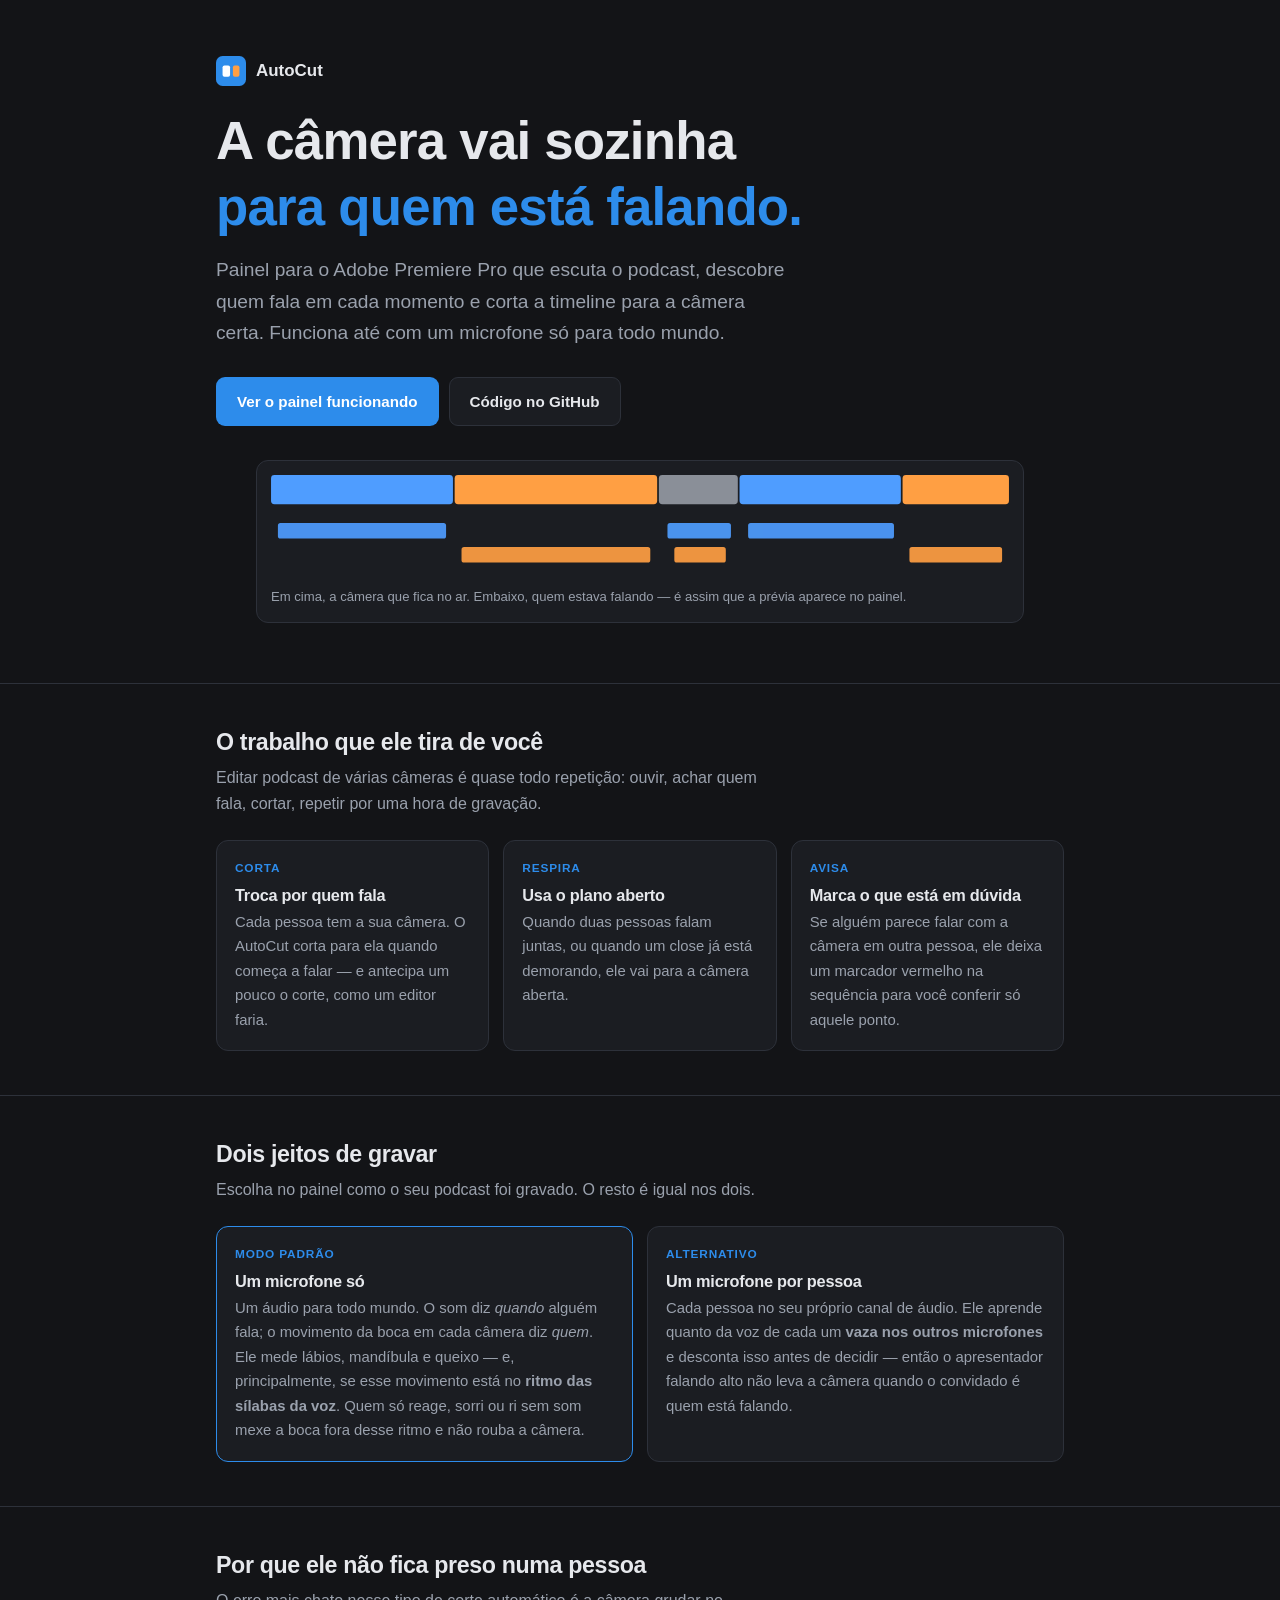
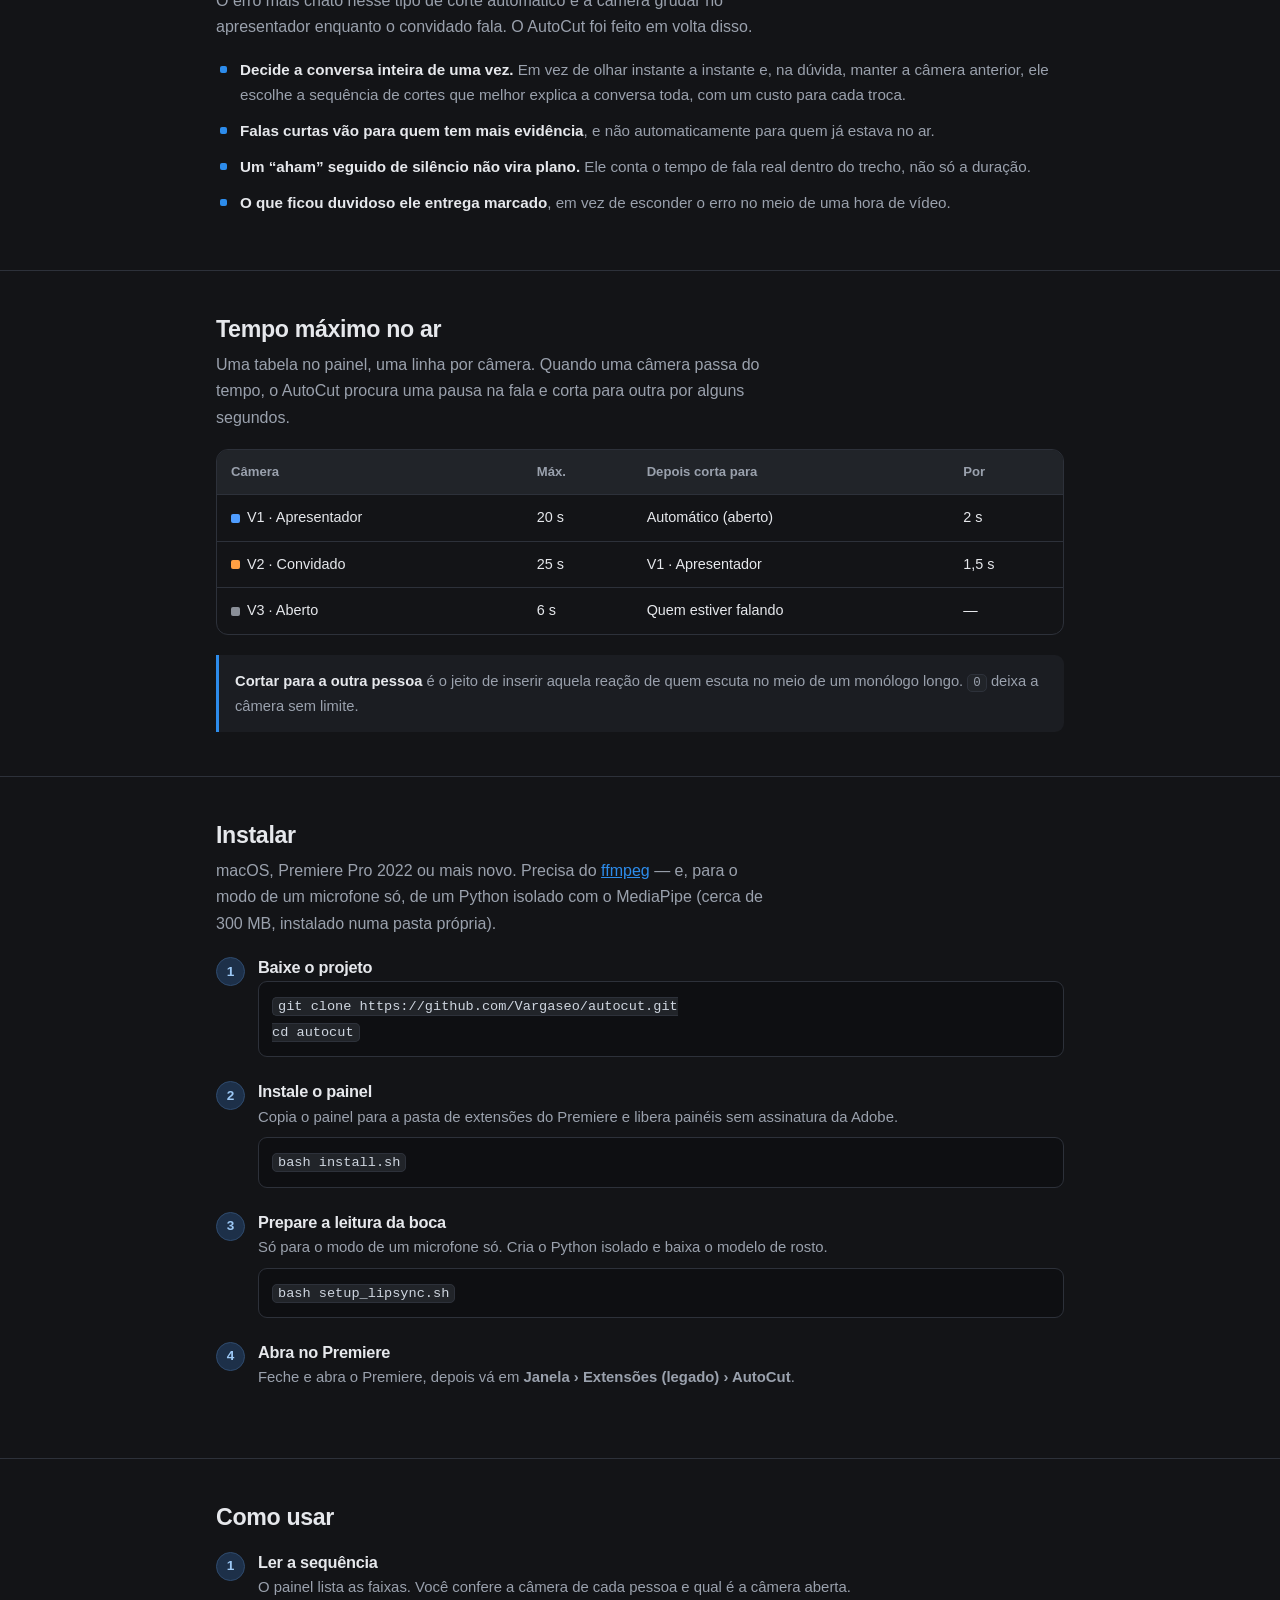
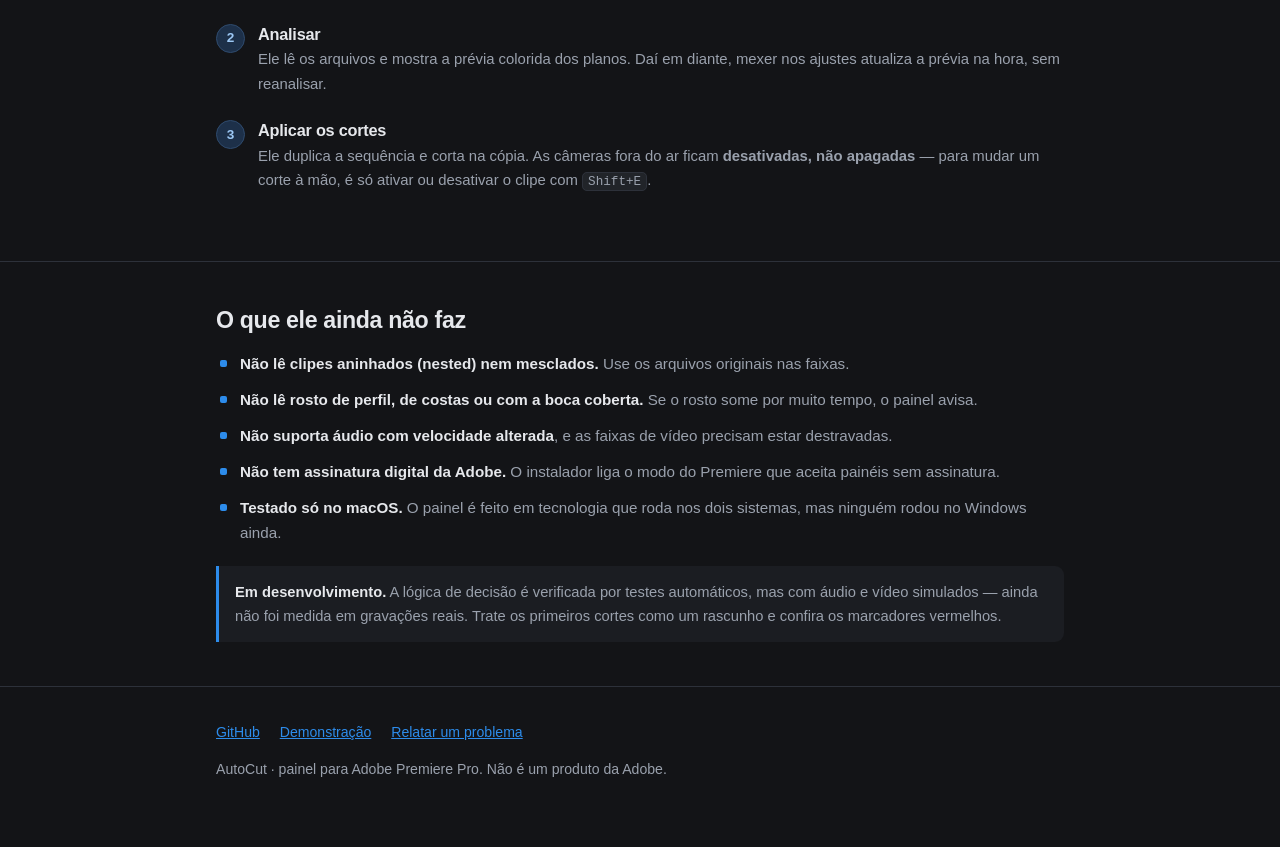
==== docs/index.html @ be8754a6 "AutoCut: troca de câmera automática para podcast no Premiere Pro Painel CEP que descobre quem está f" ====
<!doctype html>
<html lang="pt-BR">
<head>
<meta charset="utf-8">
<meta name="viewport" content="width=device-width, initial-scale=1">
<title>AutoCut</title>
<meta name="description" content="Plugin para Adobe Premiere Pro que troca de câmera automaticamente conforme quem está falando no podcast.">
<meta property="og:title" content="AutoCut">
<meta property="og:description" content="Troca de câmera automática para podcast no Premiere Pro.">
<meta property="og:type" content="website">
<link rel="icon" href="data:image/svg+xml,<svg xmlns='http://www.w3.org/2000/svg' viewBox='0 0 32 32'><rect width='32' height='32' rx='7' fill='%232d8ceb'/><rect x='7' y='10' width='8' height='12' rx='2' fill='%23fff'/><rect x='18' y='10' width='7' height='12' rx='2' fill='%23ff9f43'/></svg>">
<style>
  :root {
    color-scheme: dark;
    --bg: #131417;
    --panel: #1b1d22;
    --panel-2: #212429;
    --line: #2d313a;
    --text: #e6e8ec;
    --muted: #9aa1ad;
    --accent: #2d8ceb;
    --accent-soft: #1d3049;
    --orange: #ff9f43;
    --green: #4ade80;
    --red: #ff6b6b;
    --radius: 12px;
    --gut: 16px;
  }
  * { box-sizing: border-box; }
  html { -webkit-text-size-adjust: 100%; }
  body {
    margin: 0;
    background: var(--bg);
    color: var(--text);
    font: 16px/1.65 -apple-system, BlinkMacSystemFont, "Segoe UI", Roboto, Helvetica, Arial, sans-serif;
    overflow-x: hidden;
  }
  .wrap { max-width: 880px; margin: 0 auto; padding: 0 var(--gut); }
  a { color: var(--accent); }
  h1, h2, h3 { line-height: 1.25; margin: 0; letter-spacing: -0.015em; }
  h2 { font-size: 1.45rem; margin-bottom: 8px; }
  h3 { font-size: 1.02rem; margin-bottom: 4px; }
  p { margin: 0 0 12px; }
  section { padding: 44px 0; border-top: 1px solid var(--line); }
  .lead { color: var(--muted); max-width: 62ch; }

  /* ---------- topo ---------- */
  header { padding: 56px 0 44px; }
  .brand { display: flex; align-items: center; gap: 10px; margin-bottom: 22px; }
  .brand svg { width: 30px; height: 30px; flex: none; }
  .brand span { font-weight: 650; font-size: 1.06rem; }
  h1 { font-size: clamp(2.1rem, 7vw, 3.3rem); font-weight: 680; }
  h1 .hl { color: var(--accent); }
  .tagline { font-size: clamp(1rem, 2.6vw, 1.2rem); color: var(--muted); max-width: 54ch; margin: 14px 0 0; }
  .cta { display: flex; flex-wrap: wrap; gap: 10px; margin-top: 28px; }
  .btn {
    display: inline-block; padding: 11px 20px; border-radius: 9px; font-weight: 600;
    font-size: 0.95rem; text-decoration: none; border: 1px solid transparent;
  }
  .btn-main { background: var(--accent); color: #fff; }
  .btn-ghost { border-color: var(--line); color: var(--text); background: var(--panel); }
  /* ---------- faixa de cortes ---------- */
  .strip { margin-top: 34px; border: 1px solid var(--line); border-radius: var(--radius); padding: 14px; background: var(--panel); }
  .strip svg { display: block; width: 100%; height: auto; }
  .strip figcaption { color: var(--muted); font-size: 0.82rem; margin-top: 10px; }

  /* ---------- grades ---------- */
  .grid { display: grid; gap: 14px; margin-top: 22px; }
  @media (min-width: 680px) { .grid.c2 { grid-template-columns: 1fr 1fr; } .grid.c3 { grid-template-columns: repeat(3, 1fr); } }
  .card { background: var(--panel); border: 1px solid var(--line); border-radius: var(--radius); padding: 18px; }
  .card p { color: var(--muted); font-size: 0.93rem; margin: 0; }
  .card .tag { font-size: 0.74rem; text-transform: uppercase; letter-spacing: .07em; color: var(--accent); font-weight: 650; display: block; margin-bottom: 7px; }
  .card.pick { border-color: var(--accent); }

  ul.clean { list-style: none; padding: 0; margin: 16px 0 0; }
  ul.clean li { position: relative; padding-left: 24px; margin-bottom: 11px; color: var(--muted); font-size: 0.95rem; }
  ul.clean li strong { color: var(--text); font-weight: 600; }
  ul.clean li::before {
    content: ""; position: absolute; left: 4px; top: 9px; width: 7px; height: 7px;
    border-radius: 2px; background: var(--accent);
  }

  /* ---------- passos ---------- */
  ol.steps { counter-reset: s; list-style: none; padding: 0; margin: 20px 0 0; }
  ol.steps > li { counter-increment: s; position: relative; padding-left: 42px; margin-bottom: 24px; }
  ol.steps > li::before {
    content: counter(s); position: absolute; left: 0; top: 0;
    width: 27px; height: 27px; border-radius: 50%; background: var(--accent-soft);
    color: #9cc8f5; border: 1px solid #2f4b6e;
    display: grid; place-items: center; font-size: 0.85rem; font-weight: 650;
  }
  ol.steps h3 { margin-bottom: 3px; }
  ol.steps p { color: var(--muted); font-size: 0.93rem; margin: 0 0 8px; }
  pre {
    background: #0e0f12; border: 1px solid var(--line); border-radius: 9px;
    padding: 11px 13px; overflow-x: auto; margin: 0 0 8px;
  }
  code { font-family: ui-monospace, SFMono-Regular, Menlo, Consolas, monospace; font-size: 0.86rem; }
  pre code { color: #cfd6e0; }
  p code, li code, td code { background: var(--panel-2); border: 1px solid var(--line); border-radius: 5px; padding: 1px 5px; font-size: 0.85em; }

  /* ---------- tabela ---------- */
  .tablewrap { overflow-x: auto; margin-top: 18px; border: 1px solid var(--line); border-radius: var(--radius); }
  table { border-collapse: collapse; width: 100%; min-width: 440px; font-size: 0.9rem; }
  th, td { text-align: left; padding: 11px 14px; border-bottom: 1px solid var(--line); }
  th { background: var(--panel-2); font-weight: 600; font-size: 0.82rem; color: var(--muted); }
  tr:last-child td { border-bottom: 0; }
  td .dot { display: inline-block; width: 9px; height: 9px; border-radius: 2px; margin-right: 7px; vertical-align: middle; }

  .note {
    border-left: 3px solid var(--accent); background: var(--panel);
    border-radius: 0 9px 9px 0; padding: 14px 16px; margin-top: 20px;
  }
  .note p { margin: 0; color: var(--muted); font-size: 0.92rem; }
  .note strong { color: var(--text); }

  footer { border-top: 1px solid var(--line); padding: 34px 0 54px; color: var(--muted); font-size: 0.88rem; }
  footer a { margin-right: 16px; }
</style>
</head>
<body>

<header>
  <div class="wrap">
    <div class="brand">
      <svg viewBox="0 0 32 32" aria-hidden="true"><rect width="32" height="32" rx="7" fill="#2d8ceb"/><rect x="7" y="10" width="8" height="12" rx="2" fill="#fff"/><rect x="18" y="10" width="7" height="12" rx="2" fill="#ff9f43"/></svg>
      <span>AutoCut</span>
    </div>
    <h1>A câmera vai sozinha<br><span class="hl">para quem está falando.</span></h1>
    <p class="tagline">
      Painel para o Adobe Premiere Pro que escuta o podcast, descobre quem fala em cada momento
      e corta a timeline para a câmera certa. Funciona até com um microfone só para todo mundo.
    </p>
    <div class="cta">
      <a class="btn btn-main" href="demo/">Ver o painel funcionando</a>
      <a class="btn btn-ghost" href="https://github.com/Vargaseo/autocut">Código no GitHub</a>
    </div>

    <figure class="strip">
      <svg viewBox="0 0 860 118" role="img" aria-label="Linha do tempo: a câmera alterna entre as duas pessoas e o plano aberto, acompanhando quem fala.">
        <g>
          <rect x="0" y="0" width="212" height="34" rx="4" fill="#4f9dff"/>
          <rect x="214" y="0" width="236" height="34" rx="4" fill="#ff9f43"/>
          <rect x="452" y="0" width="92" height="34" rx="4" fill="#8a8f98"/>
          <rect x="546" y="0" width="188" height="34" rx="4" fill="#4f9dff"/>
          <rect x="736" y="0" width="124" height="34" rx="4" fill="#ff9f43"/>
        </g>
        <g fill="#4f9dff" opacity="0.92">
          <rect x="8" y="56" width="196" height="18" rx="3"/>
          <rect x="462" y="56" width="74" height="18" rx="3"/>
          <rect x="556" y="56" width="170" height="18" rx="3"/>
        </g>
        <g fill="#ff9f43" opacity="0.92">
          <rect x="222" y="84" width="220" height="18" rx="3"/>
          <rect x="470" y="84" width="60" height="18" rx="3"/>
          <rect x="744" y="84" width="108" height="18" rx="3"/>
        </g>
      </svg>
      <figcaption>Em cima, a câmera que fica no ar. Embaixo, quem estava falando — é assim que a prévia aparece no painel.</figcaption>
    </figure>
  </div>
</header>

<section>
  <div class="wrap">
    <h2>O trabalho que ele tira de você</h2>
    <p class="lead">Editar podcast de várias câmeras é quase todo repetição: ouvir, achar quem fala, cortar, repetir por uma hora de gravação.</p>
    <div class="grid c3">
      <div class="card">
        <span class="tag">Corta</span>
        <h3>Troca por quem fala</h3>
        <p>Cada pessoa tem a sua câmera. O AutoCut corta para ela quando começa a falar — e antecipa um pouco o corte, como um editor faria.</p>
      </div>
      <div class="card">
        <span class="tag">Respira</span>
        <h3>Usa o plano aberto</h3>
        <p>Quando duas pessoas falam juntas, ou quando um close já está demorando, ele vai para a câmera aberta.</p>
      </div>
      <div class="card">
        <span class="tag">Avisa</span>
        <h3>Marca o que está em dúvida</h3>
        <p>Se alguém parece falar com a câmera em outra pessoa, ele deixa um marcador vermelho na sequência para você conferir só aquele ponto.</p>
      </div>
    </div>
  </div>
</section>

<section>
  <div class="wrap">
    <h2>Dois jeitos de gravar</h2>
    <p class="lead">Escolha no painel como o seu podcast foi gravado. O resto é igual nos dois.</p>
    <div class="grid c2">
      <div class="card pick">
        <span class="tag">Modo padrão</span>
        <h3>Um microfone só</h3>
        <p>
          Um áudio para todo mundo. O som diz <em>quando</em> alguém fala; o movimento da boca em cada
          câmera diz <em>quem</em>. Ele mede lábios, mandíbula e queixo — e, principalmente, se esse
          movimento está no <strong>ritmo das sílabas da voz</strong>. Quem só reage, sorri ou ri sem som
          mexe a boca fora desse ritmo e não rouba a câmera.
        </p>
      </div>
      <div class="card">
        <span class="tag">Alternativo</span>
        <h3>Um microfone por pessoa</h3>
        <p>
          Cada pessoa no seu próprio canal de áudio. Ele aprende quanto da voz de cada um
          <strong>vaza nos outros microfones</strong> e desconta isso antes de decidir — então o
          apresentador falando alto não leva a câmera quando o convidado é quem está falando.
        </p>
      </div>
    </div>
  </div>
</section>

<section>
  <div class="wrap">
    <h2>Por que ele não fica preso numa pessoa</h2>
    <p class="lead">O erro mais chato nesse tipo de corte automático é a câmera grudar no apresentador enquanto o convidado fala. O AutoCut foi feito em volta disso.</p>
    <ul class="clean">
      <li><strong>Decide a conversa inteira de uma vez.</strong> Em vez de olhar instante a instante e, na dúvida, manter a câmera anterior, ele escolhe a sequência de cortes que melhor explica a conversa toda, com um custo para cada troca.</li>
      <li><strong>Falas curtas vão para quem tem mais evidência</strong>, e não automaticamente para quem já estava no ar.</li>
      <li><strong>Um “aham” seguido de silêncio não vira plano.</strong> Ele conta o tempo de fala real dentro do trecho, não só a duração.</li>
      <li><strong>O que ficou duvidoso ele entrega marcado</strong>, em vez de esconder o erro no meio de uma hora de vídeo.</li>
    </ul>
  </div>
</section>

<section>
  <div class="wrap">
    <h2>Tempo máximo no ar</h2>
    <p class="lead">Uma tabela no painel, uma linha por câmera. Quando uma câmera passa do tempo, o AutoCut procura uma pausa na fala e corta para outra por alguns segundos.</p>
    <div class="tablewrap">
      <table>
        <thead>
          <tr><th>Câmera</th><th>Máx.</th><th>Depois corta para</th><th>Por</th></tr>
        </thead>
        <tbody>
          <tr><td><span class="dot" style="background:#4f9dff"></span>V1 · Apresentador</td><td>20 s</td><td>Automático (aberto)</td><td>2 s</td></tr>
          <tr><td><span class="dot" style="background:#ff9f43"></span>V2 · Convidado</td><td>25 s</td><td>V1 · Apresentador</td><td>1,5 s</td></tr>
          <tr><td><span class="dot" style="background:#8a8f98"></span>V3 · Aberto</td><td>6 s</td><td>Quem estiver falando</td><td>—</td></tr>
        </tbody>
      </table>
    </div>
    <div class="note">
      <p><strong>Cortar para a outra pessoa</strong> é o jeito de inserir aquela reação de quem escuta no meio de um monólogo longo. <code>0</code> deixa a câmera sem limite.</p>
    </div>
  </div>
</section>

<section>
  <div class="wrap">
    <h2>Instalar</h2>
    <p class="lead">macOS, Premiere Pro 2022 ou mais novo. Precisa do <a href="https://ffmpeg.org/">ffmpeg</a> — e, para o modo de um microfone só, de um Python isolado com o MediaPipe (cerca de 300 MB, instalado numa pasta própria).</p>
    <ol class="steps">
      <li>
        <h3>Baixe o projeto</h3>
        <pre><code>git clone https://github.com/Vargaseo/autocut.git
cd autocut</code></pre>
      </li>
      <li>
        <h3>Instale o painel</h3>
        <p>Copia o painel para a pasta de extensões do Premiere e libera painéis sem assinatura da Adobe.</p>
        <pre><code>bash install.sh</code></pre>
      </li>
      <li>
        <h3>Prepare a leitura da boca</h3>
        <p>Só para o modo de um microfone só. Cria o Python isolado e baixa o modelo de rosto.</p>
        <pre><code>bash setup_lipsync.sh</code></pre>
      </li>
      <li>
        <h3>Abra no Premiere</h3>
        <p>Feche e abra o Premiere, depois vá em <strong>Janela › Extensões (legado) › AutoCut</strong>.</p>
      </li>
    </ol>
  </div>
</section>

<section>
  <div class="wrap">
    <h2>Como usar</h2>
    <ol class="steps">
      <li>
        <h3>Ler a sequência</h3>
        <p>O painel lista as faixas. Você confere a câmera de cada pessoa e qual é a câmera aberta.</p>
      </li>
      <li>
        <h3>Analisar</h3>
        <p>Ele lê os arquivos e mostra a prévia colorida dos planos. Daí em diante, mexer nos ajustes atualiza a prévia na hora, sem reanalisar.</p>
      </li>
      <li>
        <h3>Aplicar os cortes</h3>
        <p>Ele duplica a sequência e corta na cópia. As câmeras fora do ar ficam <strong>desativadas, não apagadas</strong> — para mudar um corte à mão, é só ativar ou desativar o clipe com <code>Shift+E</code>.</p>
      </li>
    </ol>
  </div>
</section>

<section>
  <div class="wrap">
    <h2>O que ele ainda não faz</h2>
    <ul class="clean">
      <li><strong>Não lê clipes aninhados (nested) nem mesclados.</strong> Use os arquivos originais nas faixas.</li>
      <li><strong>Não lê rosto de perfil, de costas ou com a boca coberta.</strong> Se o rosto some por muito tempo, o painel avisa.</li>
      <li><strong>Não suporta áudio com velocidade alterada</strong>, e as faixas de vídeo precisam estar destravadas.</li>
      <li><strong>Não tem assinatura digital da Adobe.</strong> O instalador liga o modo do Premiere que aceita painéis sem assinatura.</li>
      <li><strong>Testado só no macOS.</strong> O painel é feito em tecnologia que roda nos dois sistemas, mas ninguém rodou no Windows ainda.</li>
    </ul>
    <div class="note">
      <p><strong>Em desenvolvimento.</strong> A lógica de decisão é verificada por testes automáticos, mas com áudio e vídeo simulados — ainda não foi medida em gravações reais. Trate os primeiros cortes como um rascunho e confira os marcadores vermelhos.</p>
    </div>
  </div>
</section>

<footer>
  <div class="wrap">
    <a href="https://github.com/Vargaseo/autocut">GitHub</a>
    <a href="demo/">Demonstração</a>
    <a href="https://github.com/Vargaseo/autocut/issues">Relatar um problema</a>
    <p style="margin-top:14px">AutoCut · painel para Adobe Premiere Pro. Não é um produto da Adobe.</p>
  </div>
</footer>

</body>
</html>
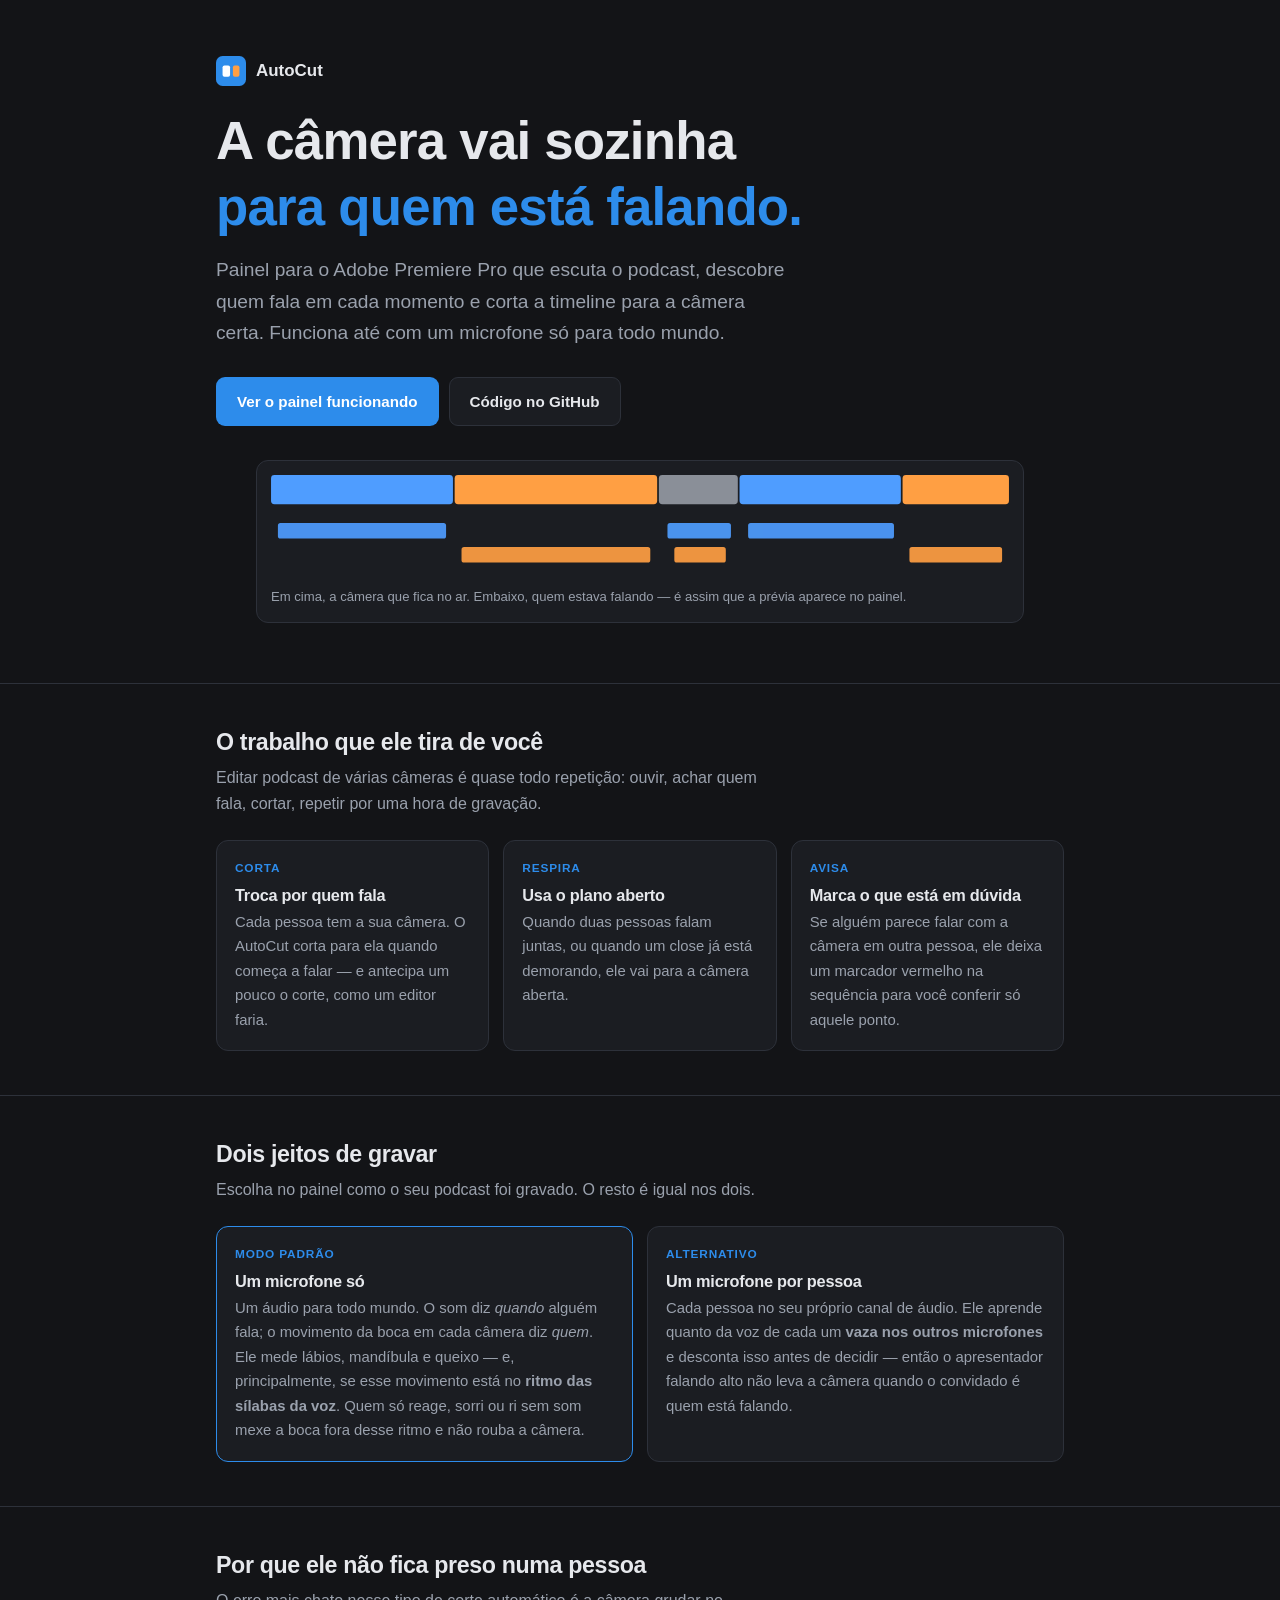
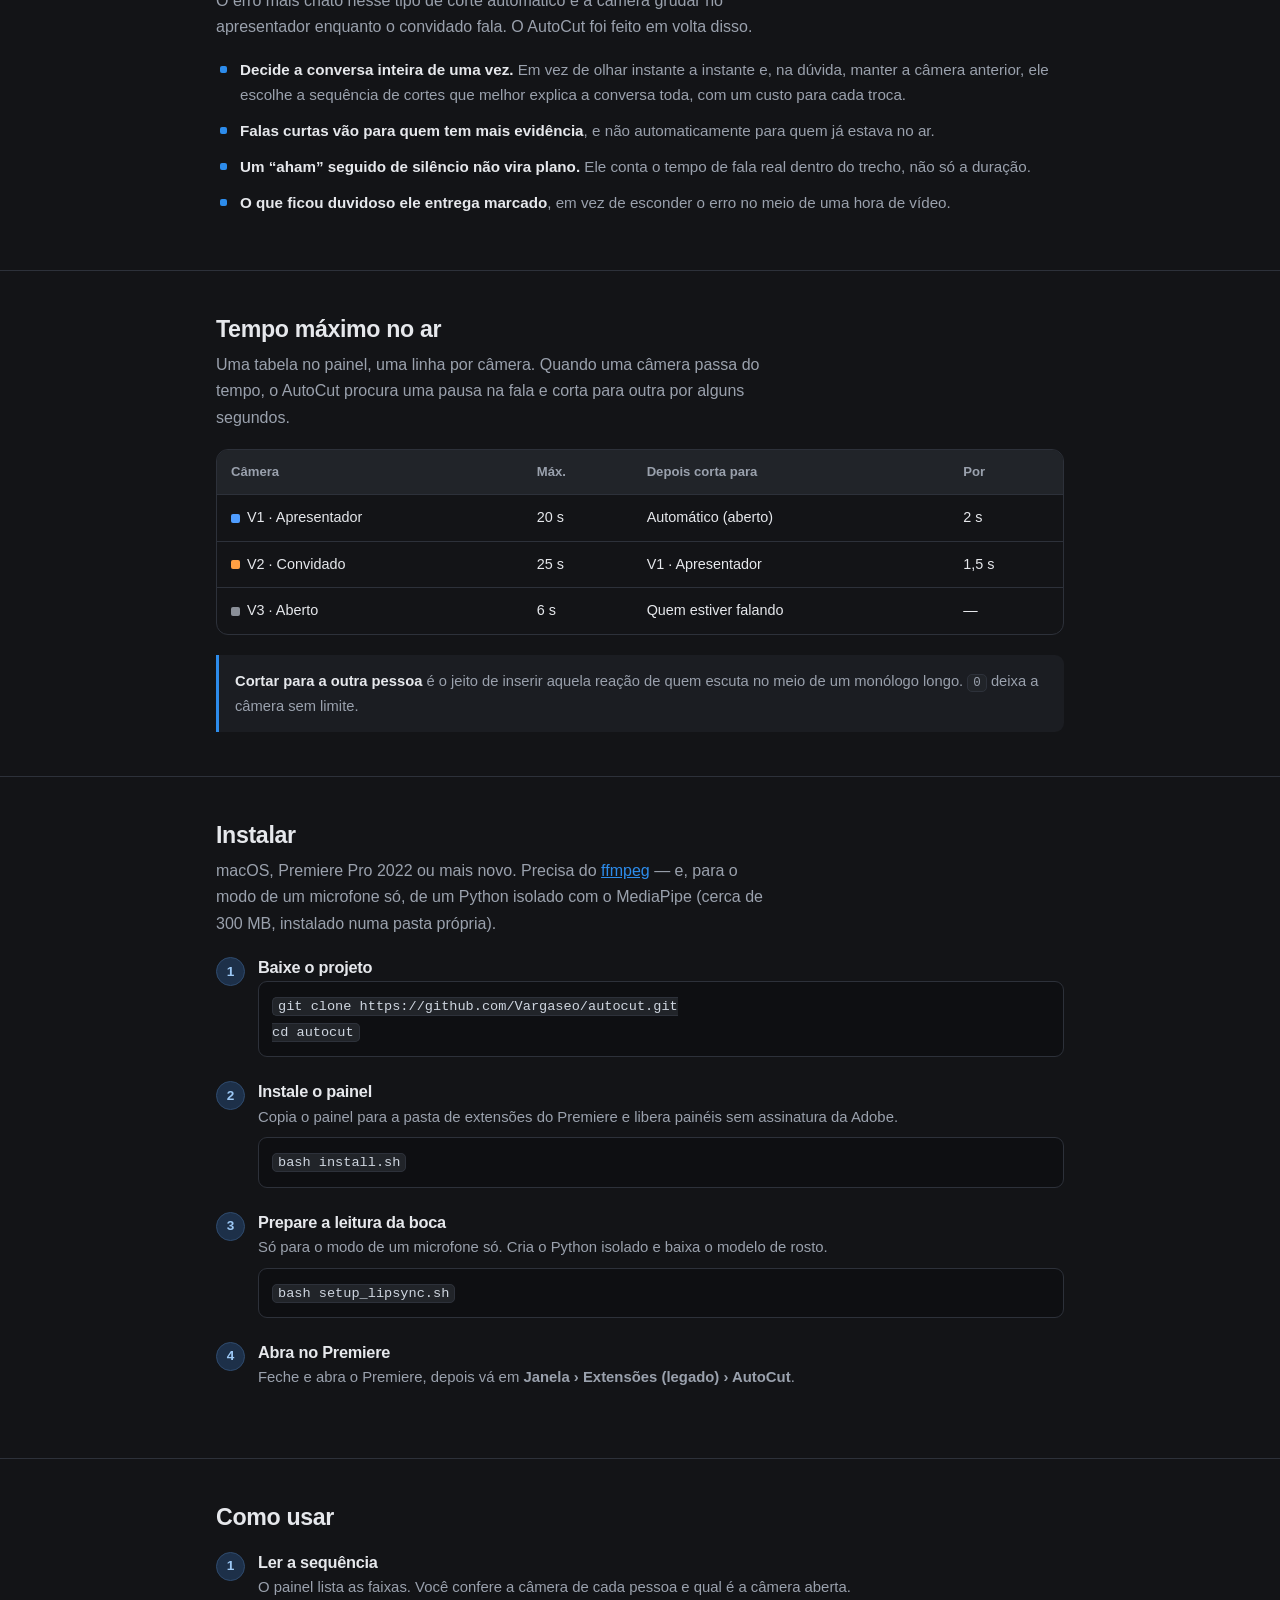
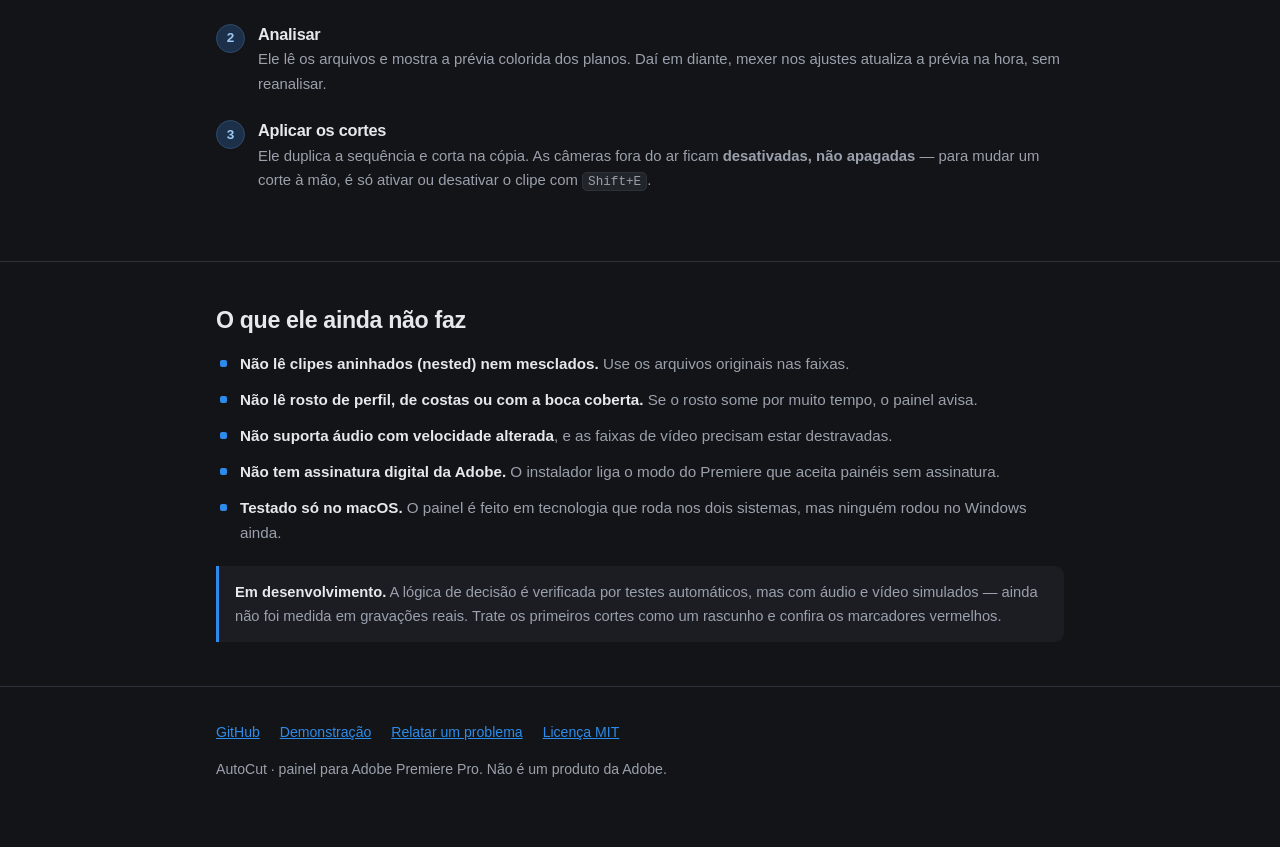
==== commit adc111d0: "Licença MIT Co-Authored-By: Claude Opus 5 <noreply@anthropic.com>" ====
--- a/docs/index.html
+++ b/docs/index.html
@@ -317,6 +317,7 @@
     <a href="https://github.com/Vargaseo/autocut">GitHub</a>
     <a href="demo/">Demonstração</a>
     <a href="https://github.com/Vargaseo/autocut/issues">Relatar um problema</a>
+    <a href="https://github.com/Vargaseo/autocut/blob/main/LICENSE">Licença MIT</a>
     <p style="margin-top:14px">AutoCut · painel para Adobe Premiere Pro. Não é um produto da Adobe.</p>
   </div>
 </footer>
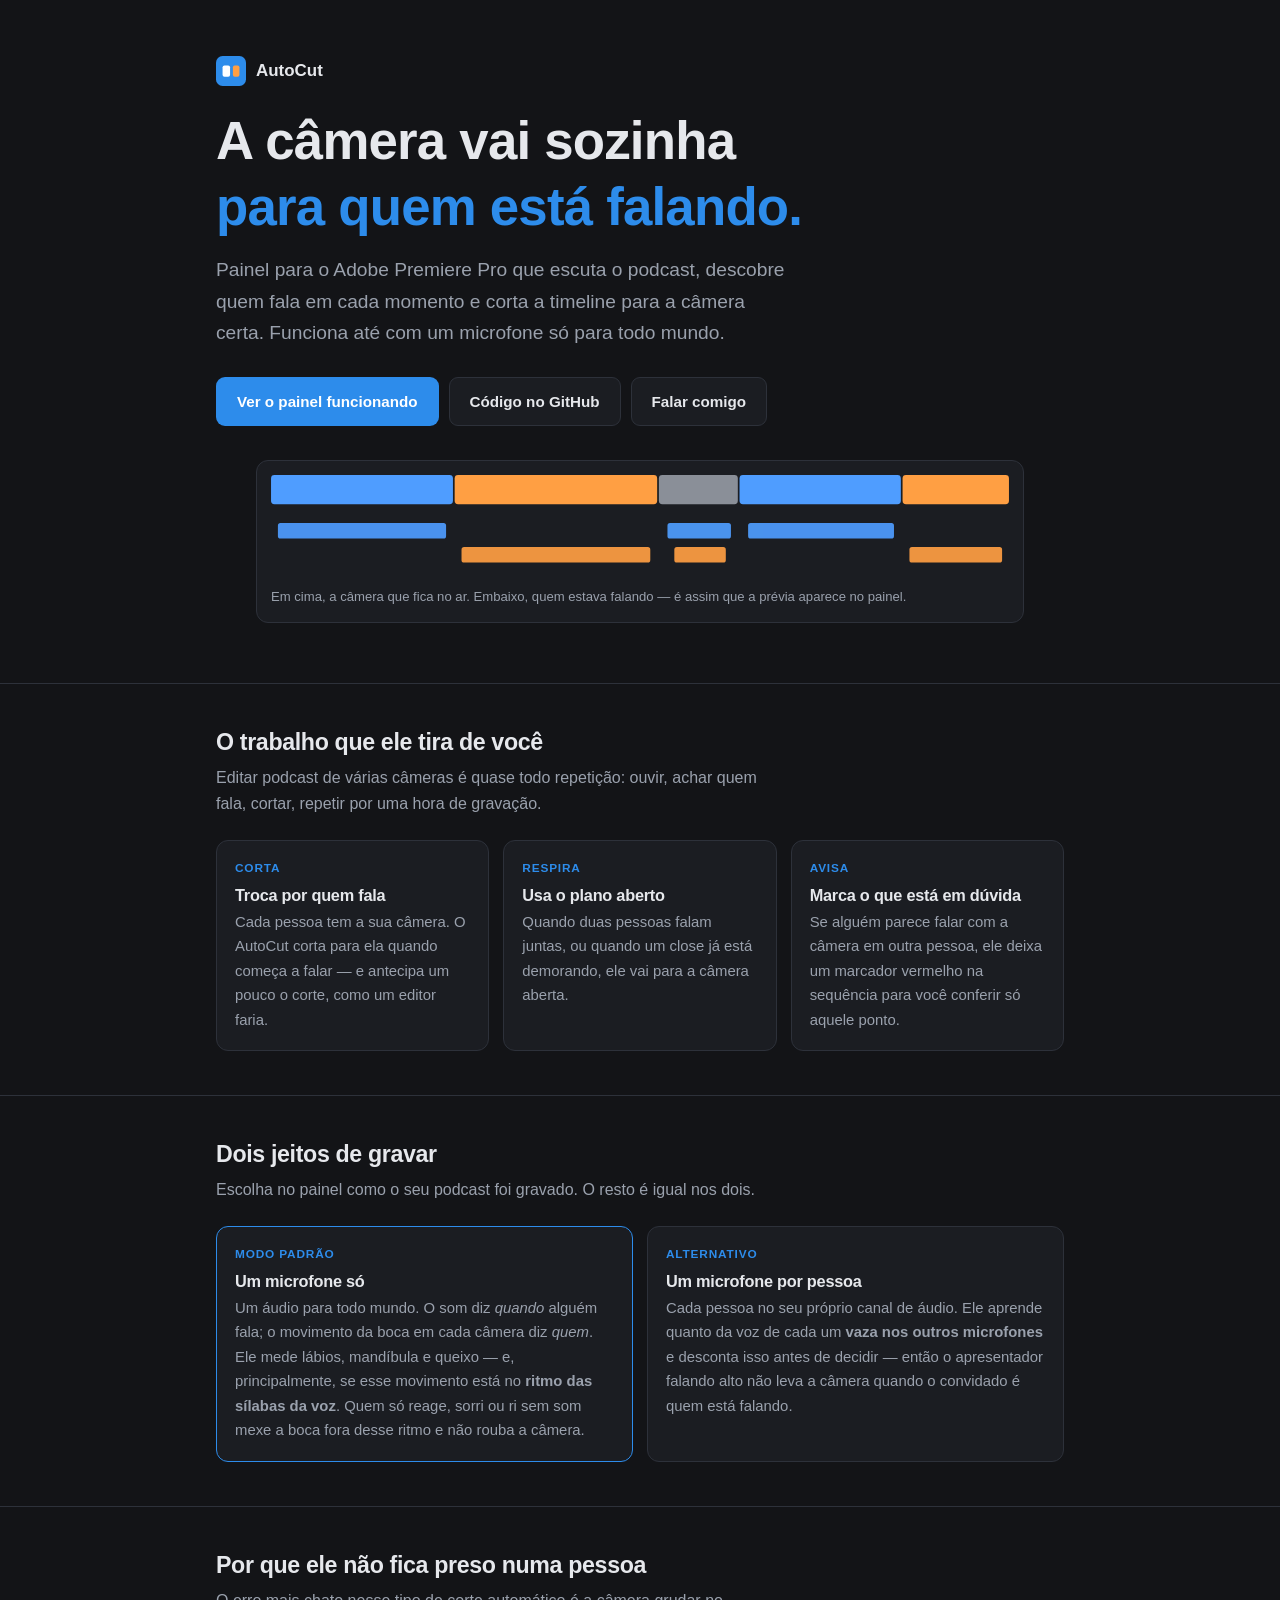
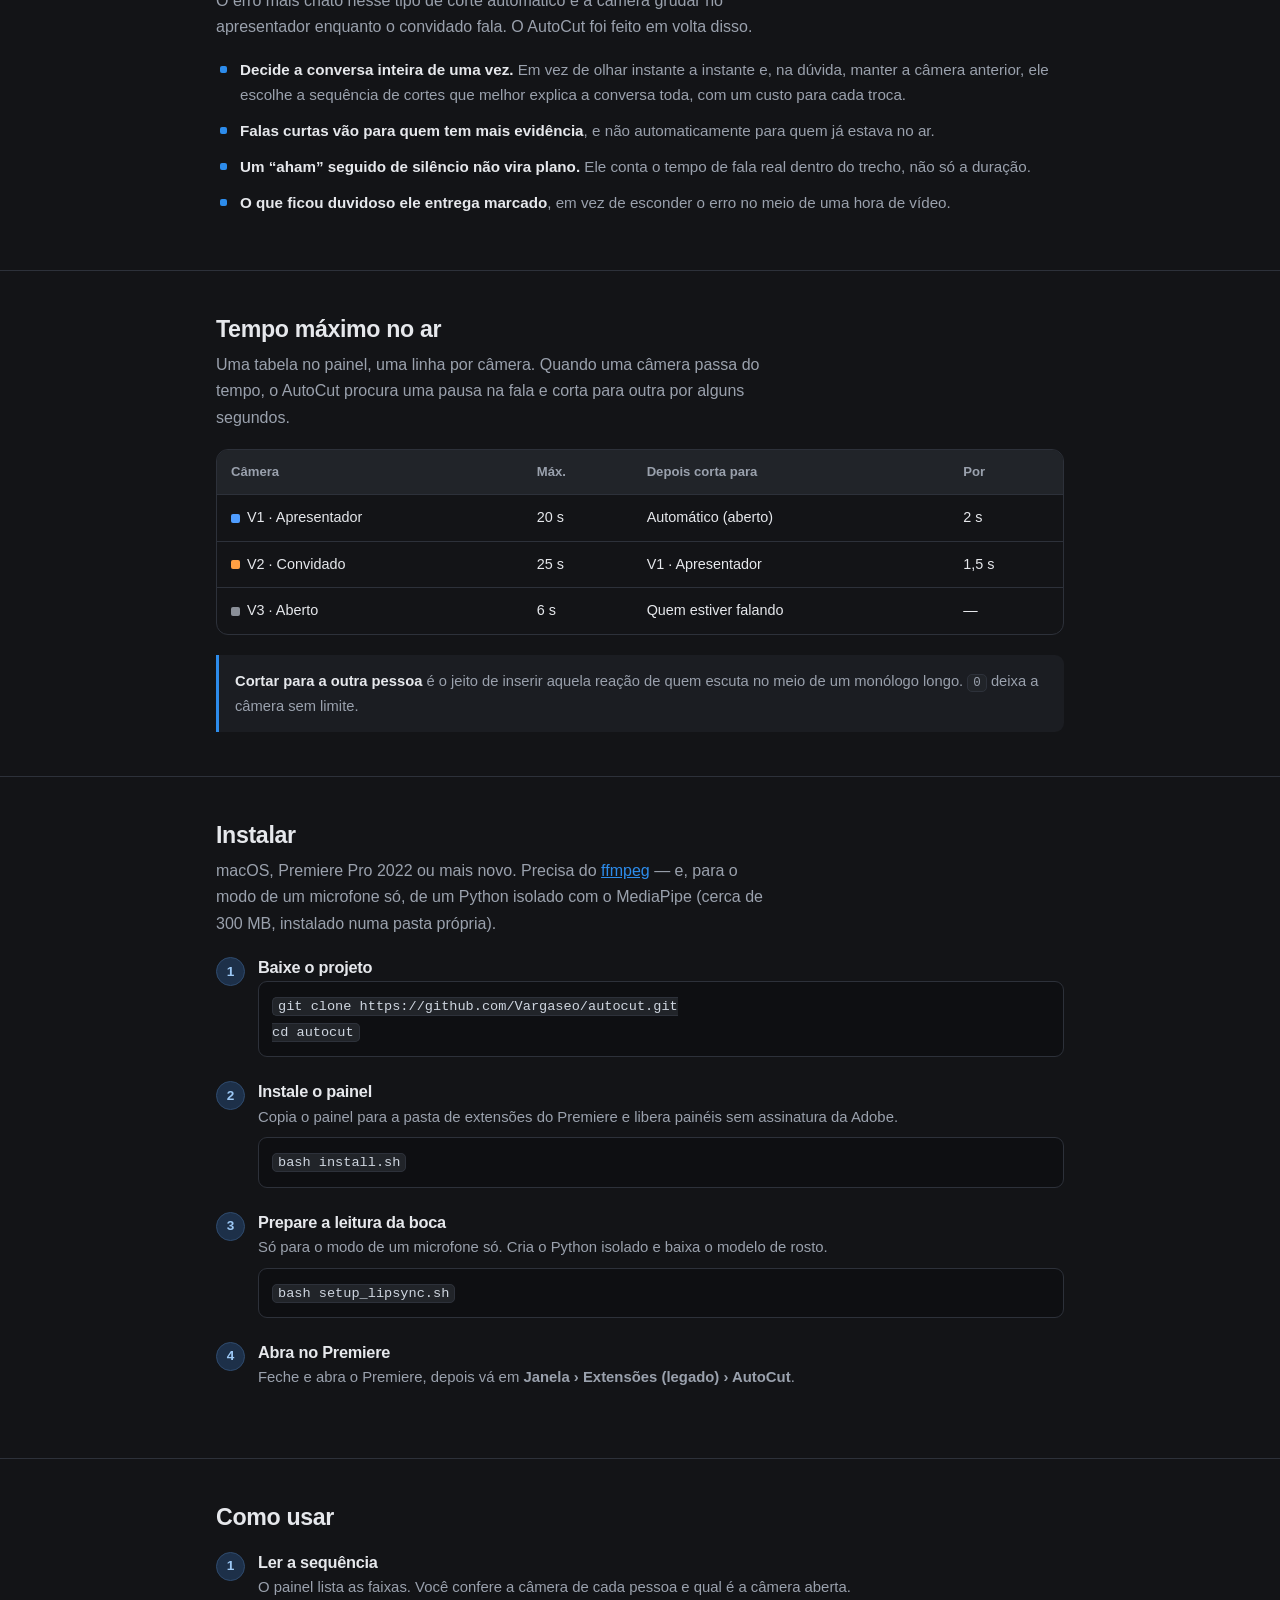
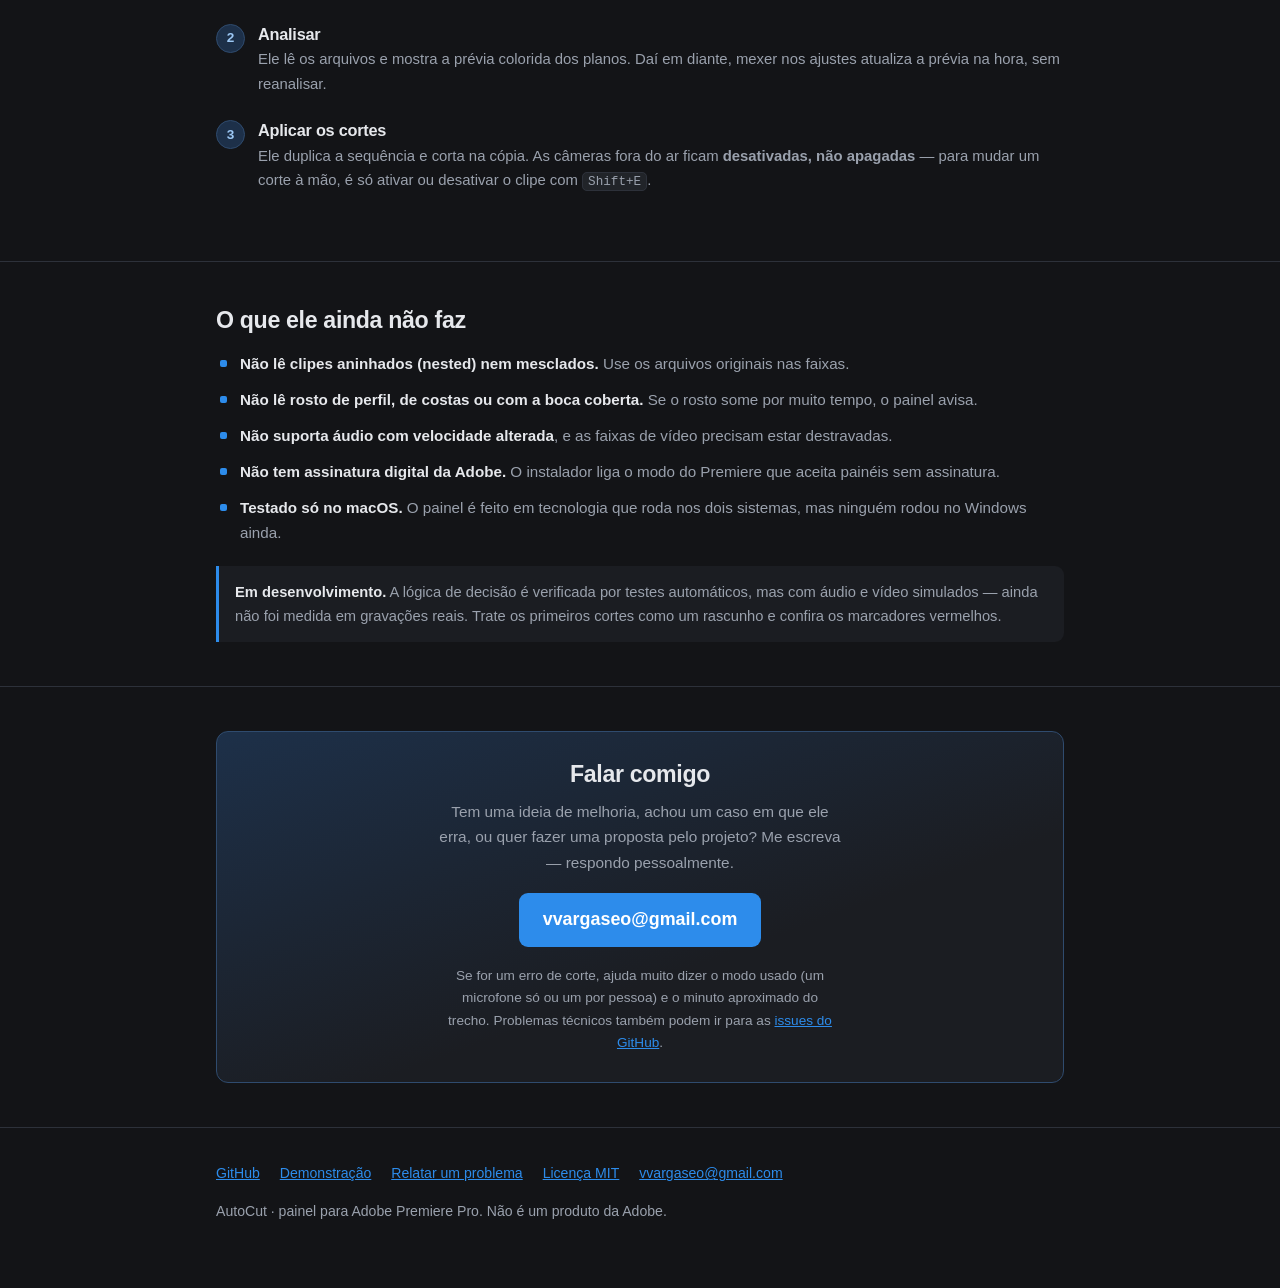
==== commit 08d28e64: "Site: seção de contato com e-mail Bloco "Falar comigo" no fim da página, para sugestões de melhoria," ====
--- a/docs/index.html
+++ b/docs/index.html
@@ -114,8 +114,22 @@
   .note p { margin: 0; color: var(--muted); font-size: 0.92rem; }
   .note strong { color: var(--text); }
 
+  /* ---------- contato ---------- */
+  .contact {
+    background: linear-gradient(160deg, var(--accent-soft), var(--panel) 62%);
+    border: 1px solid #2f4b6e; border-radius: var(--radius); padding: 28px 24px; text-align: center;
+  }
+  .contact h2 { margin-bottom: 10px; }
+  .contact p { color: var(--muted); max-width: 48ch; margin: 0 auto 18px; font-size: 0.96rem; }
+  .contact .mail {
+    display: inline-block; background: var(--accent); color: #fff; text-decoration: none;
+    font-weight: 650; font-size: clamp(0.95rem, 3.4vw, 1.12rem); padding: 12px 24px; border-radius: 9px;
+    word-break: break-all;
+  }
+  .contact .small { font-size: 0.85rem; margin: 18px auto 0; max-width: 52ch; }
+
   footer { border-top: 1px solid var(--line); padding: 34px 0 54px; color: var(--muted); font-size: 0.88rem; }
-  footer a { margin-right: 16px; }
+  footer a { margin-right: 16px; display: inline-block; }
 </style>
 </head>
 <body>
@@ -134,6 +148,7 @@
     <div class="cta">
       <a class="btn btn-main" href="demo/">Ver o painel funcionando</a>
       <a class="btn btn-ghost" href="https://github.com/Vargaseo/autocut">Código no GitHub</a>
+      <a class="btn btn-ghost" href="#contato">Falar comigo</a>
     </div>
 
     <figure class="strip">
@@ -312,12 +327,31 @@
   </div>
 </section>
 
+<section id="contato">
+  <div class="wrap">
+    <div class="contact">
+      <h2>Falar comigo</h2>
+      <p>
+        Tem uma ideia de melhoria, achou um caso em que ele erra, ou quer fazer uma proposta
+        pelo projeto? Me escreva — respondo pessoalmente.
+      </p>
+      <a class="mail" href="mailto:vvargaseo@gmail.com?subject=AutoCut">vvargaseo@gmail.com</a>
+      <p class="small">
+        Se for um erro de corte, ajuda muito dizer o modo usado (um microfone só ou um por pessoa)
+        e o minuto aproximado do trecho. Problemas técnicos também podem ir para as
+        <a href="https://github.com/Vargaseo/autocut/issues">issues do GitHub</a>.
+      </p>
+    </div>
+  </div>
+</section>
+
 <footer>
   <div class="wrap">
     <a href="https://github.com/Vargaseo/autocut">GitHub</a>
     <a href="demo/">Demonstração</a>
     <a href="https://github.com/Vargaseo/autocut/issues">Relatar um problema</a>
     <a href="https://github.com/Vargaseo/autocut/blob/main/LICENSE">Licença MIT</a>
+    <a href="mailto:vvargaseo@gmail.com?subject=AutoCut">vvargaseo@gmail.com</a>
     <p style="margin-top:14px">AutoCut · painel para Adobe Premiere Pro. Não é um produto da Adobe.</p>
   </div>
 </footer>
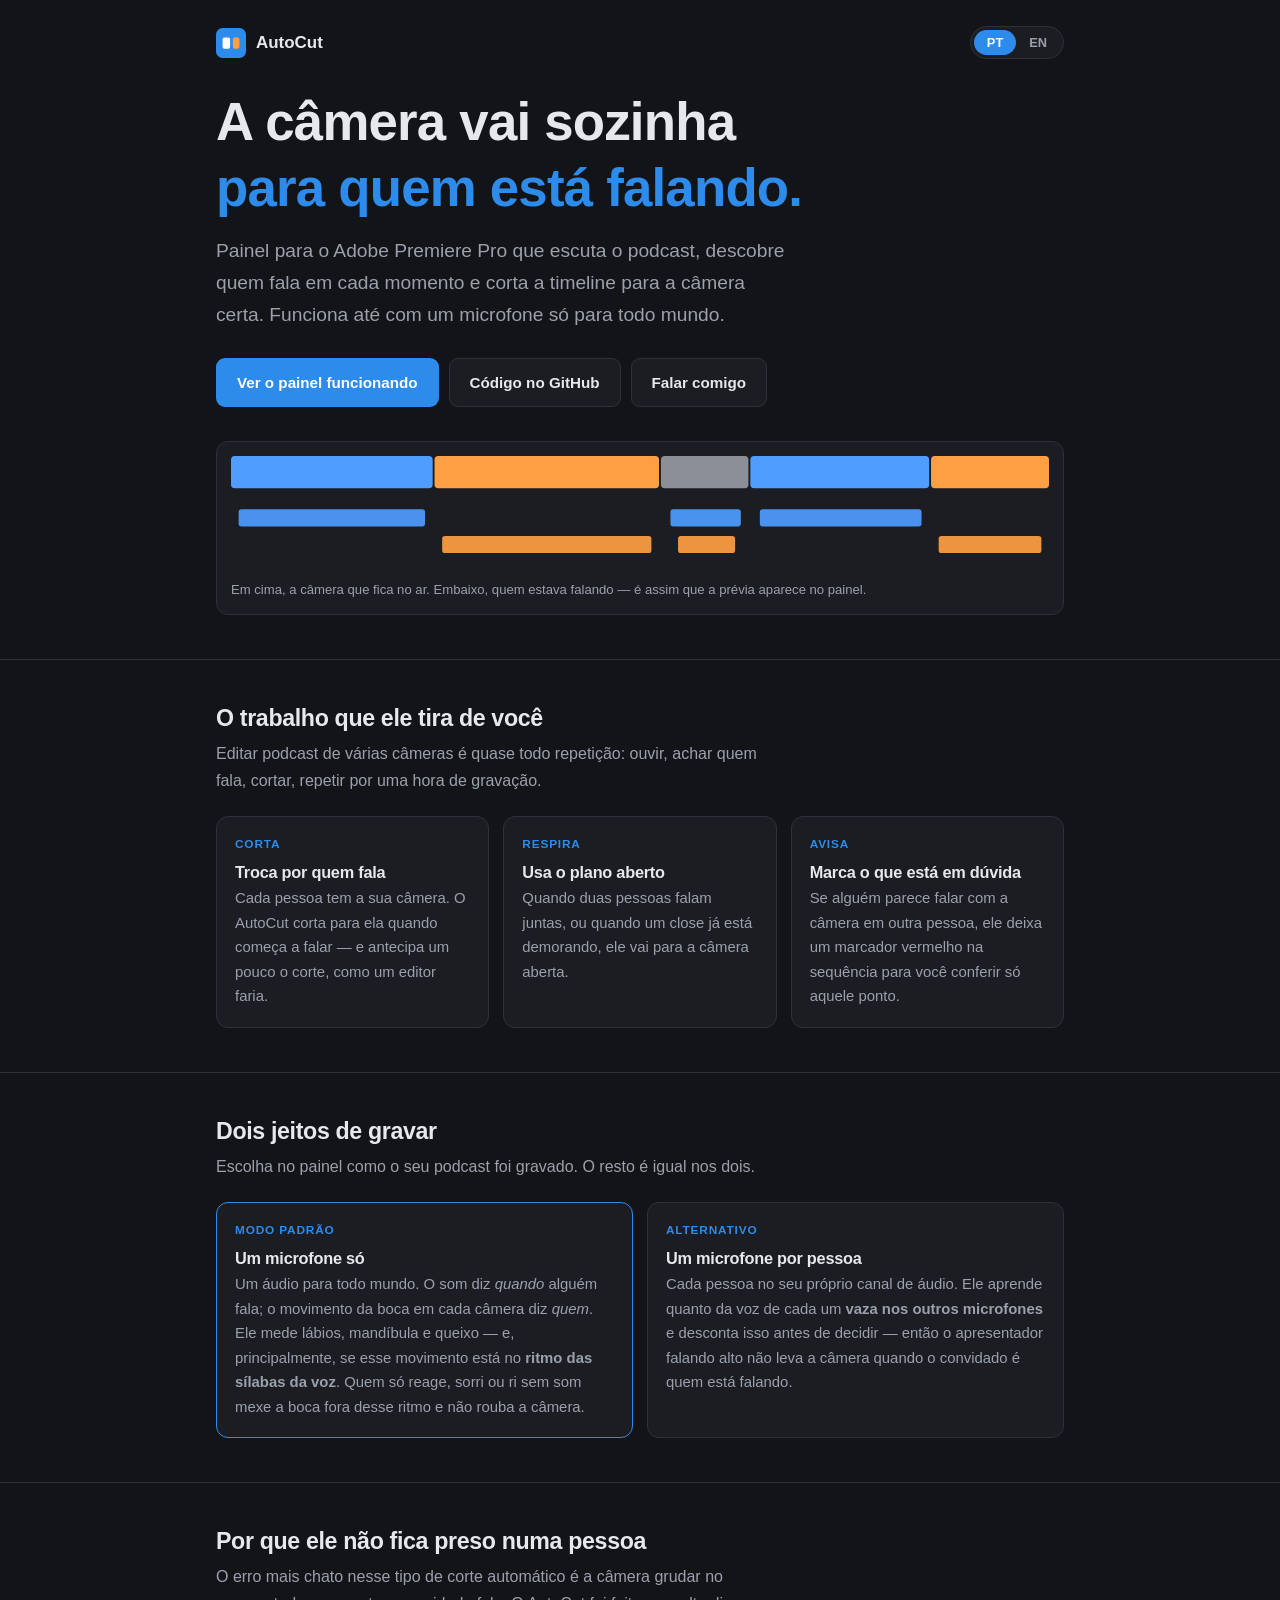
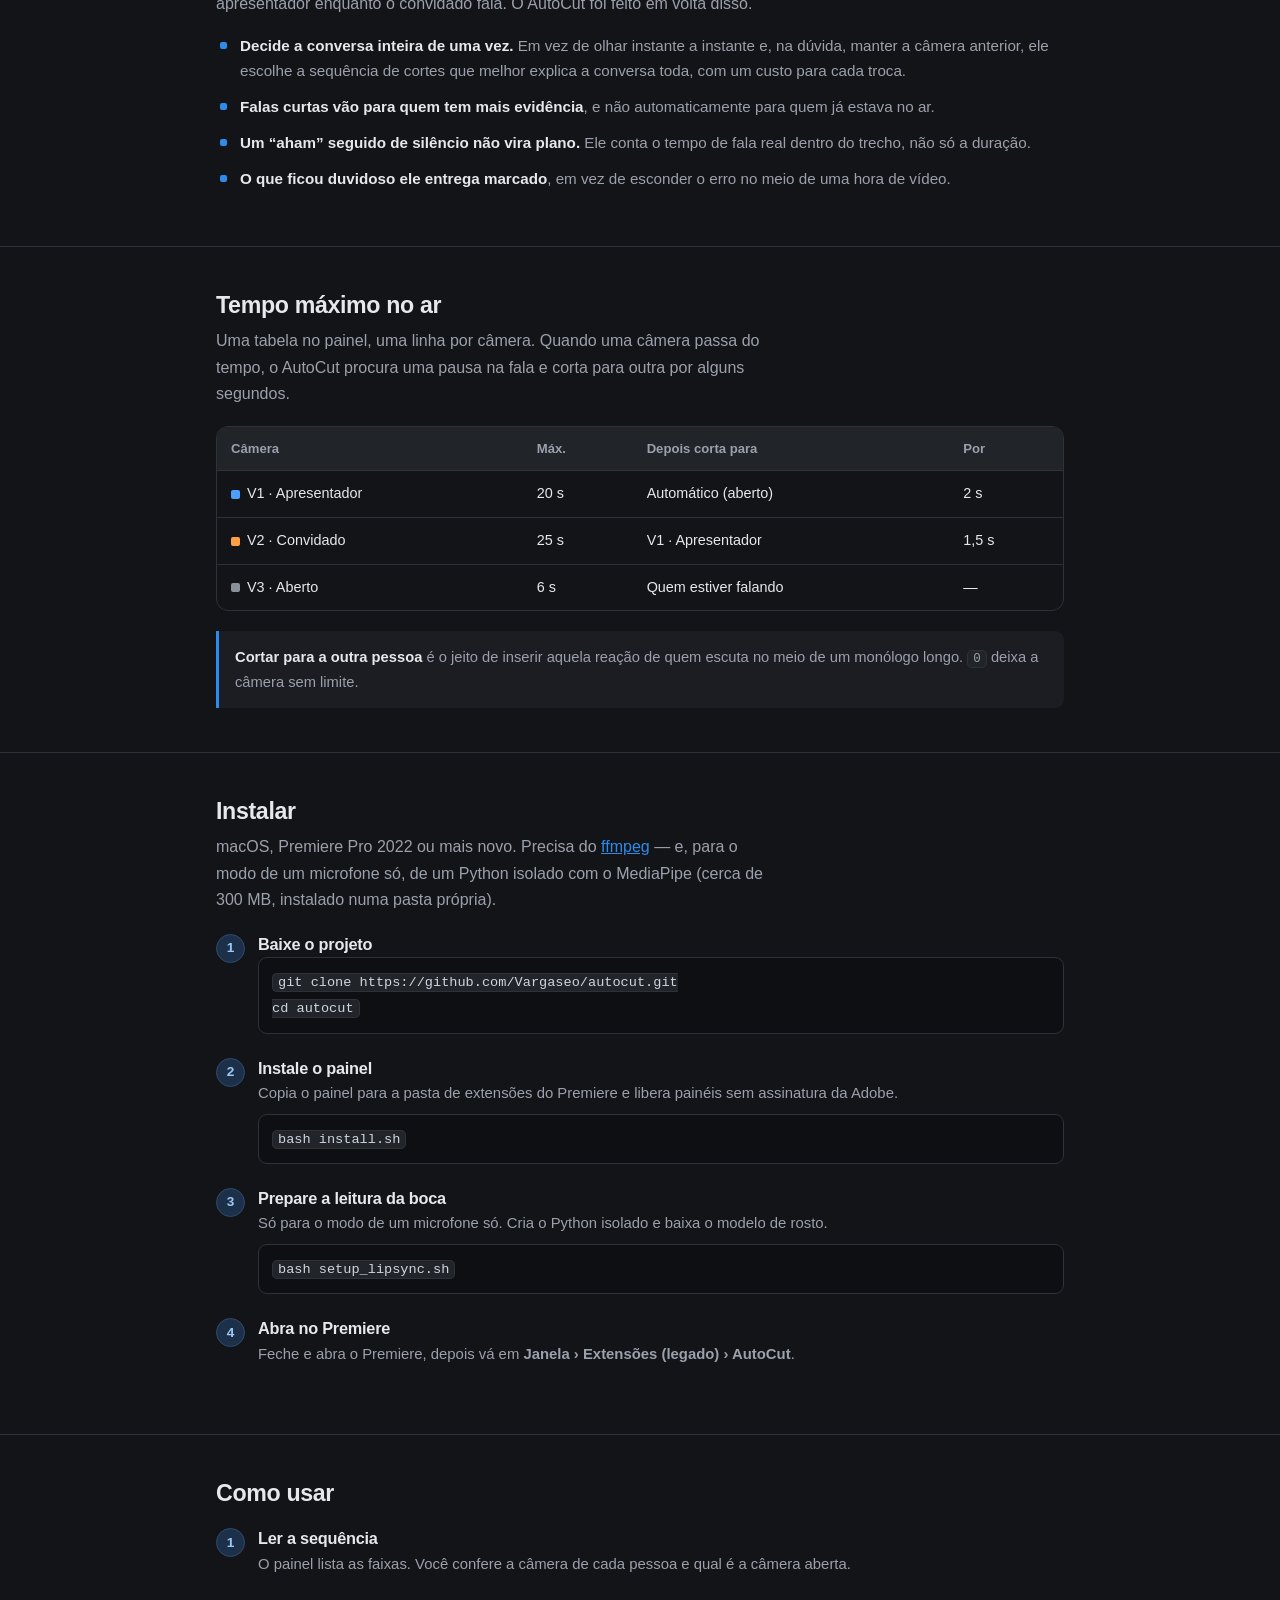
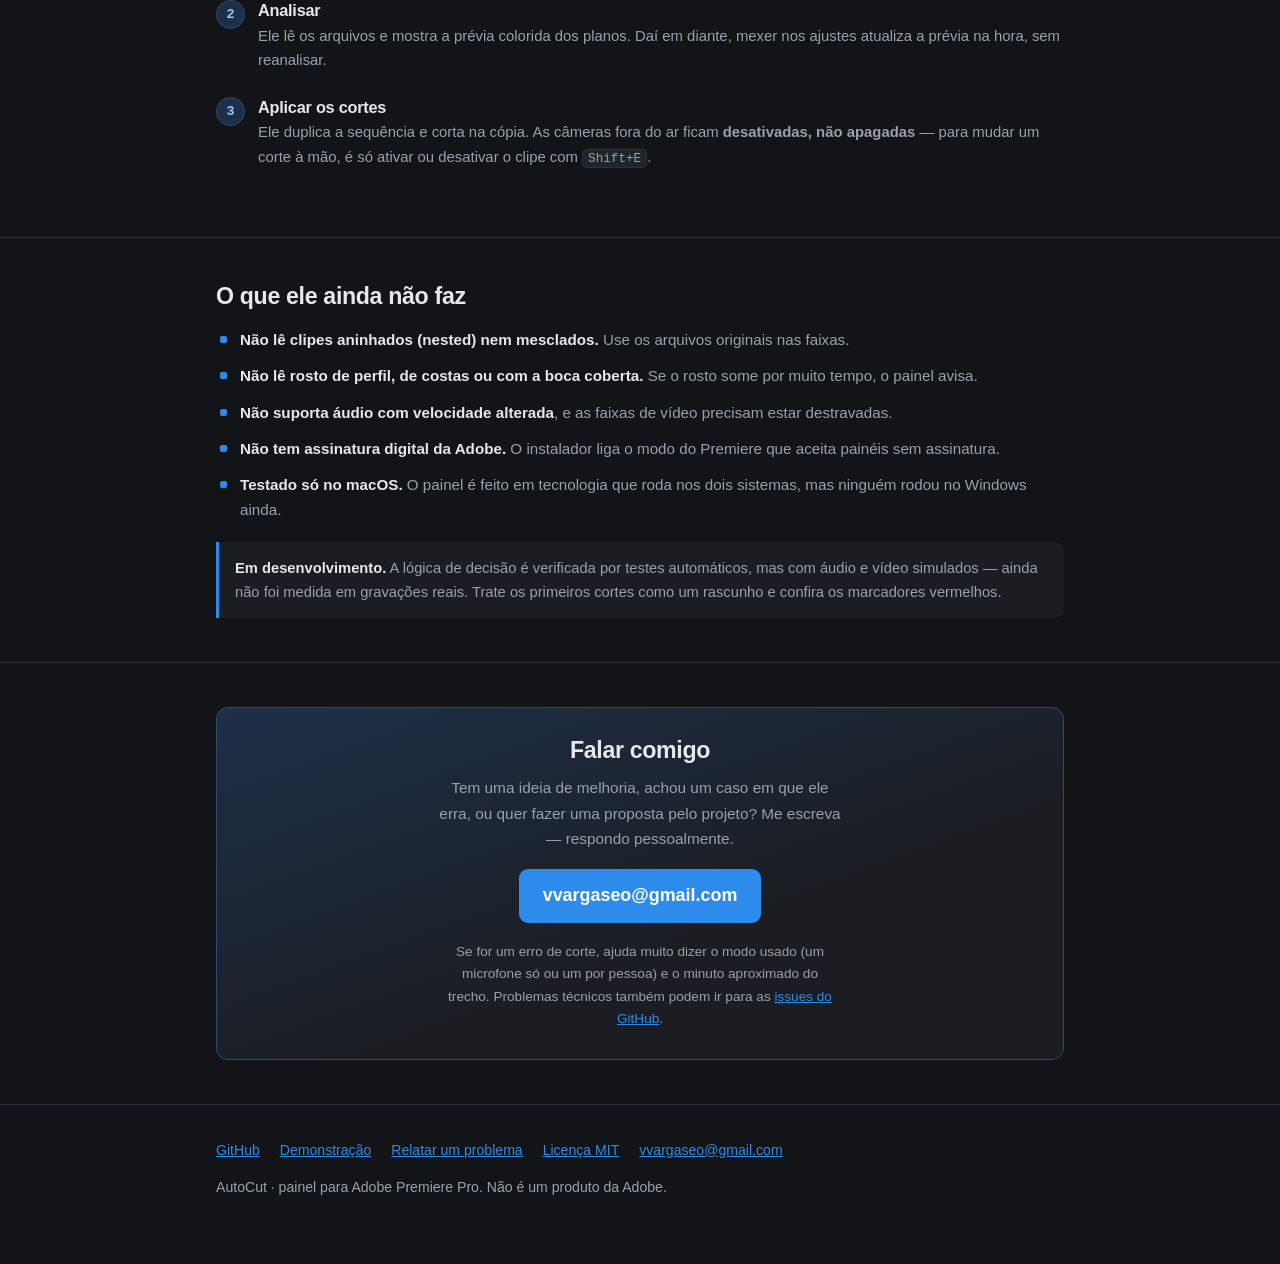
==== commit 73b02b18: "Site em português e inglês, com botão de troca no topo O site passa a ser gerado por tools/build-sit" ====
--- a/docs/index.html
+++ b/docs/index.html
@@ -3,11 +3,16 @@
 <head>
 <meta charset="utf-8">
 <meta name="viewport" content="width=device-width, initial-scale=1">
-<title>AutoCut</title>
+<title>AutoCut — troca de câmera automática para podcast</title>
 <meta name="description" content="Plugin para Adobe Premiere Pro que troca de câmera automaticamente conforme quem está falando no podcast.">
+<link rel="canonical" href="https://vargaseo.github.io/autocut/">
+<link rel="alternate" hreflang="pt-BR" href="https://vargaseo.github.io/autocut/">
+<link rel="alternate" hreflang="en" href="https://vargaseo.github.io/autocut/en/">
+<link rel="alternate" hreflang="x-default" href="https://vargaseo.github.io/autocut/">
 <meta property="og:title" content="AutoCut">
 <meta property="og:description" content="Troca de câmera automática para podcast no Premiere Pro.">
 <meta property="og:type" content="website">
+<meta property="og:url" content="https://vargaseo.github.io/autocut/">
 <link rel="icon" href="data:image/svg+xml,<svg xmlns='http://www.w3.org/2000/svg' viewBox='0 0 32 32'><rect width='32' height='32' rx='7' fill='%232d8ceb'/><rect x='7' y='10' width='8' height='12' rx='2' fill='%23fff'/><rect x='18' y='10' width='7' height='12' rx='2' fill='%23ff9f43'/></svg>">
 <style>
   :root {
@@ -21,13 +26,11 @@
     --accent: #2d8ceb;
     --accent-soft: #1d3049;
     --orange: #ff9f43;
-    --green: #4ade80;
-    --red: #ff6b6b;
     --radius: 12px;
     --gut: 16px;
   }
   * { box-sizing: border-box; }
-  html { -webkit-text-size-adjust: 100%; }
+  html { -webkit-text-size-adjust: 100%; scroll-behavior: smooth; }
   body {
     margin: 0;
     background: var(--bg);
@@ -45,10 +48,20 @@
   .lead { color: var(--muted); max-width: 62ch; }
 
   /* ---------- topo ---------- */
-  header { padding: 56px 0 44px; }
-  .brand { display: flex; align-items: center; gap: 10px; margin-bottom: 22px; }
+  header { padding: 26px 0 44px; }
+  .topbar { display: flex; align-items: center; justify-content: space-between; gap: 12px; margin-bottom: 30px; }
+  .brand { display: flex; align-items: center; gap: 10px; }
   .brand svg { width: 30px; height: 30px; flex: none; }
   .brand span { font-weight: 650; font-size: 1.06rem; }
+  .lang {
+    display: inline-flex; align-items: center; background: var(--panel); border: 1px solid var(--line);
+    border-radius: 999px; padding: 3px; font-size: 0.8rem; font-weight: 650; flex: none;
+  }
+  .lang a, .lang span { padding: 5px 13px; border-radius: 999px; text-decoration: none; line-height: 1.2; }
+  .lang .on { background: var(--accent); color: #fff; }
+  .lang .off { color: var(--muted); }
+  .lang .off:hover, .lang .off:focus-visible { color: var(--text); background: var(--panel-2); }
+
   h1 { font-size: clamp(2.1rem, 7vw, 3.3rem); font-weight: 680; }
   h1 .hl { color: var(--accent); }
   .tagline { font-size: clamp(1rem, 2.6vw, 1.2rem); color: var(--muted); max-width: 54ch; margin: 14px 0 0; }
@@ -59,8 +72,9 @@
   }
   .btn-main { background: var(--accent); color: #fff; }
   .btn-ghost { border-color: var(--line); color: var(--text); background: var(--panel); }
+
   /* ---------- faixa de cortes ---------- */
-  .strip { margin-top: 34px; border: 1px solid var(--line); border-radius: var(--radius); padding: 14px; background: var(--panel); }
+  .strip { margin: 34px 0 0; border: 1px solid var(--line); border-radius: var(--radius); padding: 14px; background: var(--panel); }
   .strip svg { display: block; width: 100%; height: auto; }
   .strip figcaption { color: var(--muted); font-size: 0.82rem; margin-top: 10px; }
 
@@ -136,15 +150,18 @@
 
 <header>
   <div class="wrap">
-    <div class="brand">
-      <svg viewBox="0 0 32 32" aria-hidden="true"><rect width="32" height="32" rx="7" fill="#2d8ceb"/><rect x="7" y="10" width="8" height="12" rx="2" fill="#fff"/><rect x="18" y="10" width="7" height="12" rx="2" fill="#ff9f43"/></svg>
-      <span>AutoCut</span>
+    <div class="topbar">
+      <div class="brand">
+        <svg viewBox="0 0 32 32" aria-hidden="true"><rect width="32" height="32" rx="7" fill="#2d8ceb"/><rect x="7" y="10" width="8" height="12" rx="2" fill="#fff"/><rect x="18" y="10" width="7" height="12" rx="2" fill="#ff9f43"/></svg>
+        <span>AutoCut</span>
+      </div>
+      <nav class="lang" aria-label="Idioma">
+        <span class="on" aria-current="true">PT</span>
+        <a class="off" href="en/" hreflang="en" title="Read in English">EN</a>
+      </nav>
     </div>
     <h1>A câmera vai sozinha<br><span class="hl">para quem está falando.</span></h1>
-    <p class="tagline">
-      Painel para o Adobe Premiere Pro que escuta o podcast, descobre quem fala em cada momento
-      e corta a timeline para a câmera certa. Funciona até com um microfone só para todo mundo.
-    </p>
+    <p class="tagline">Painel para o Adobe Premiere Pro que escuta o podcast, descobre quem fala em cada momento e corta a timeline para a câmera certa. Funciona até com um microfone só para todo mundo.</p>
     <div class="cta">
       <a class="btn btn-main" href="demo/">Ver o painel funcionando</a>
       <a class="btn btn-ghost" href="https://github.com/Vargaseo/autocut">Código no GitHub</a>
@@ -208,21 +225,12 @@
       <div class="card pick">
         <span class="tag">Modo padrão</span>
         <h3>Um microfone só</h3>
-        <p>
-          Um áudio para todo mundo. O som diz <em>quando</em> alguém fala; o movimento da boca em cada
-          câmera diz <em>quem</em>. Ele mede lábios, mandíbula e queixo — e, principalmente, se esse
-          movimento está no <strong>ritmo das sílabas da voz</strong>. Quem só reage, sorri ou ri sem som
-          mexe a boca fora desse ritmo e não rouba a câmera.
-        </p>
+        <p>Um áudio para todo mundo. O som diz <em>quando</em> alguém fala; o movimento da boca em cada câmera diz <em>quem</em>. Ele mede lábios, mandíbula e queixo — e, principalmente, se esse movimento está no <strong>ritmo das sílabas da voz</strong>. Quem só reage, sorri ou ri sem som mexe a boca fora desse ritmo e não rouba a câmera.</p>
       </div>
       <div class="card">
         <span class="tag">Alternativo</span>
         <h3>Um microfone por pessoa</h3>
-        <p>
-          Cada pessoa no seu próprio canal de áudio. Ele aprende quanto da voz de cada um
-          <strong>vaza nos outros microfones</strong> e desconta isso antes de decidir — então o
-          apresentador falando alto não leva a câmera quando o convidado é quem está falando.
-        </p>
+        <p>Cada pessoa no seu próprio canal de áudio. Ele aprende quanto da voz de cada um <strong>vaza nos outros microfones</strong> e desconta isso antes de decidir — então o apresentador falando alto não leva a câmera quando o convidado é quem está falando.</p>
       </div>
     </div>
   </div>
@@ -257,9 +265,7 @@
         </tbody>
       </table>
     </div>
-    <div class="note">
-      <p><strong>Cortar para a outra pessoa</strong> é o jeito de inserir aquela reação de quem escuta no meio de um monólogo longo. <code>0</code> deixa a câmera sem limite.</p>
-    </div>
+    <div class="note"><p><strong>Cortar para a outra pessoa</strong> é o jeito de inserir aquela reação de quem escuta no meio de um monólogo longo. <code>0</code> deixa a câmera sem limite.</p></div>
   </div>
 </section>
 
@@ -321,9 +327,7 @@
       <li><strong>Não tem assinatura digital da Adobe.</strong> O instalador liga o modo do Premiere que aceita painéis sem assinatura.</li>
       <li><strong>Testado só no macOS.</strong> O painel é feito em tecnologia que roda nos dois sistemas, mas ninguém rodou no Windows ainda.</li>
     </ul>
-    <div class="note">
-      <p><strong>Em desenvolvimento.</strong> A lógica de decisão é verificada por testes automáticos, mas com áudio e vídeo simulados — ainda não foi medida em gravações reais. Trate os primeiros cortes como um rascunho e confira os marcadores vermelhos.</p>
-    </div>
+    <div class="note"><p><strong>Em desenvolvimento.</strong> A lógica de decisão é verificada por testes automáticos, mas com áudio e vídeo simulados — ainda não foi medida em gravações reais. Trate os primeiros cortes como um rascunho e confira os marcadores vermelhos.</p></div>
   </div>
 </section>
 
@@ -331,16 +335,9 @@
   <div class="wrap">
     <div class="contact">
       <h2>Falar comigo</h2>
-      <p>
-        Tem uma ideia de melhoria, achou um caso em que ele erra, ou quer fazer uma proposta
-        pelo projeto? Me escreva — respondo pessoalmente.
-      </p>
+      <p>Tem uma ideia de melhoria, achou um caso em que ele erra, ou quer fazer uma proposta pelo projeto? Me escreva — respondo pessoalmente.</p>
       <a class="mail" href="mailto:vvargaseo@gmail.com?subject=AutoCut">vvargaseo@gmail.com</a>
-      <p class="small">
-        Se for um erro de corte, ajuda muito dizer o modo usado (um microfone só ou um por pessoa)
-        e o minuto aproximado do trecho. Problemas técnicos também podem ir para as
-        <a href="https://github.com/Vargaseo/autocut/issues">issues do GitHub</a>.
-      </p>
+      <p class="small">Se for um erro de corte, ajuda muito dizer o modo usado (um microfone só ou um por pessoa) e o minuto aproximado do trecho. Problemas técnicos também podem ir para as <a href="https://github.com/Vargaseo/autocut/issues">issues do GitHub</a>.</p>
     </div>
   </div>
 </section>
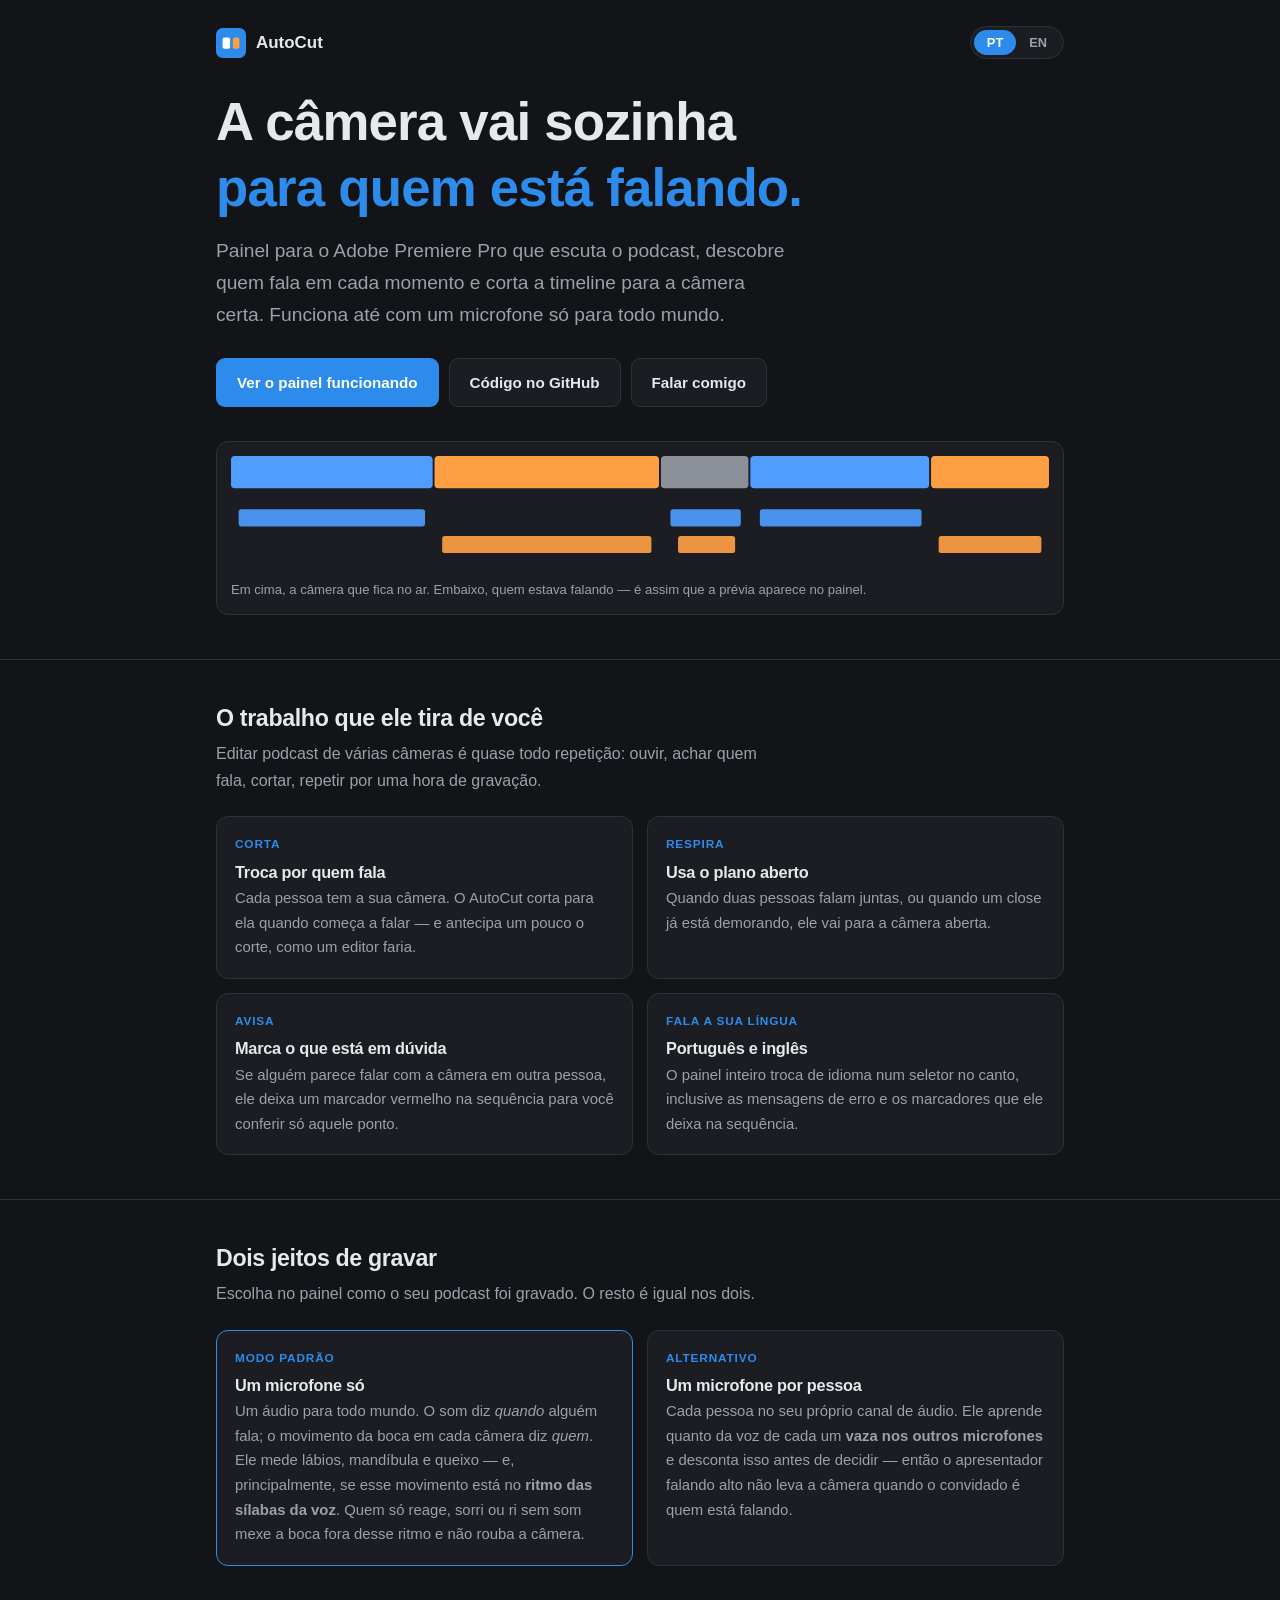
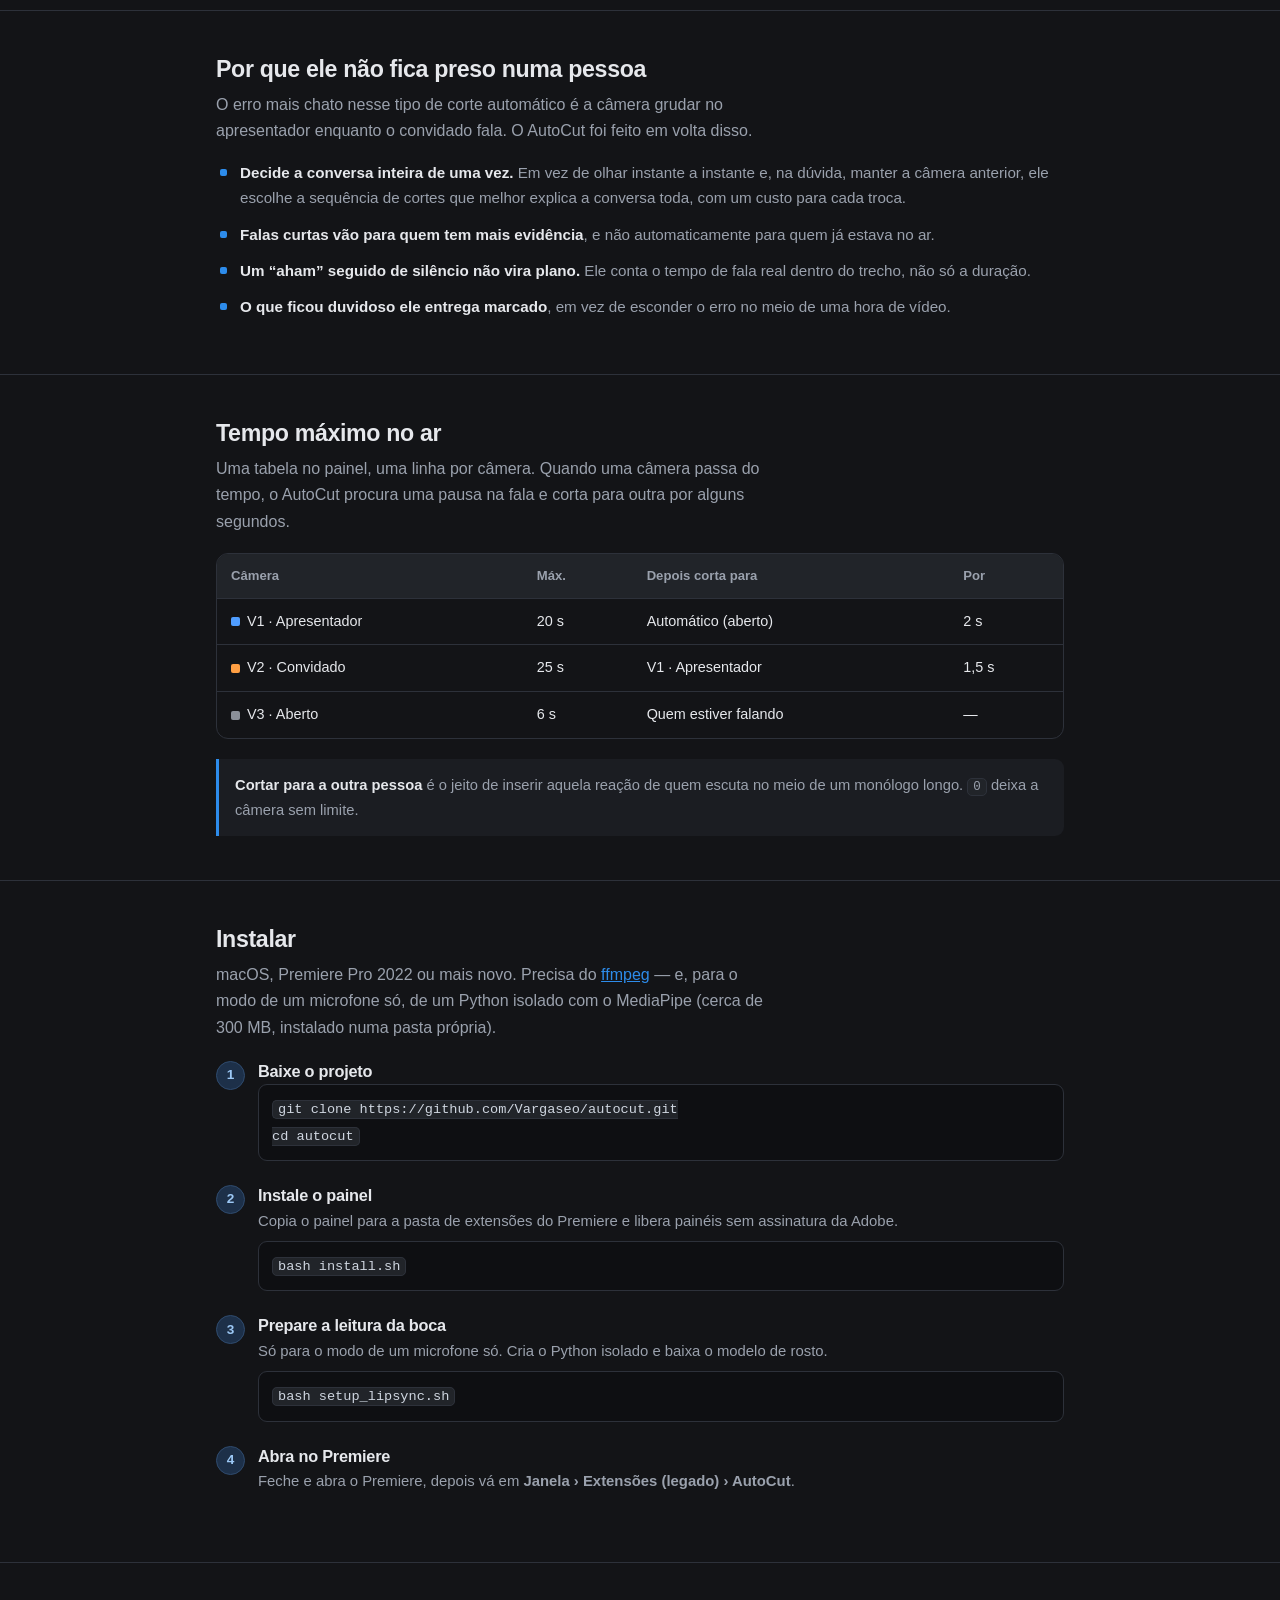
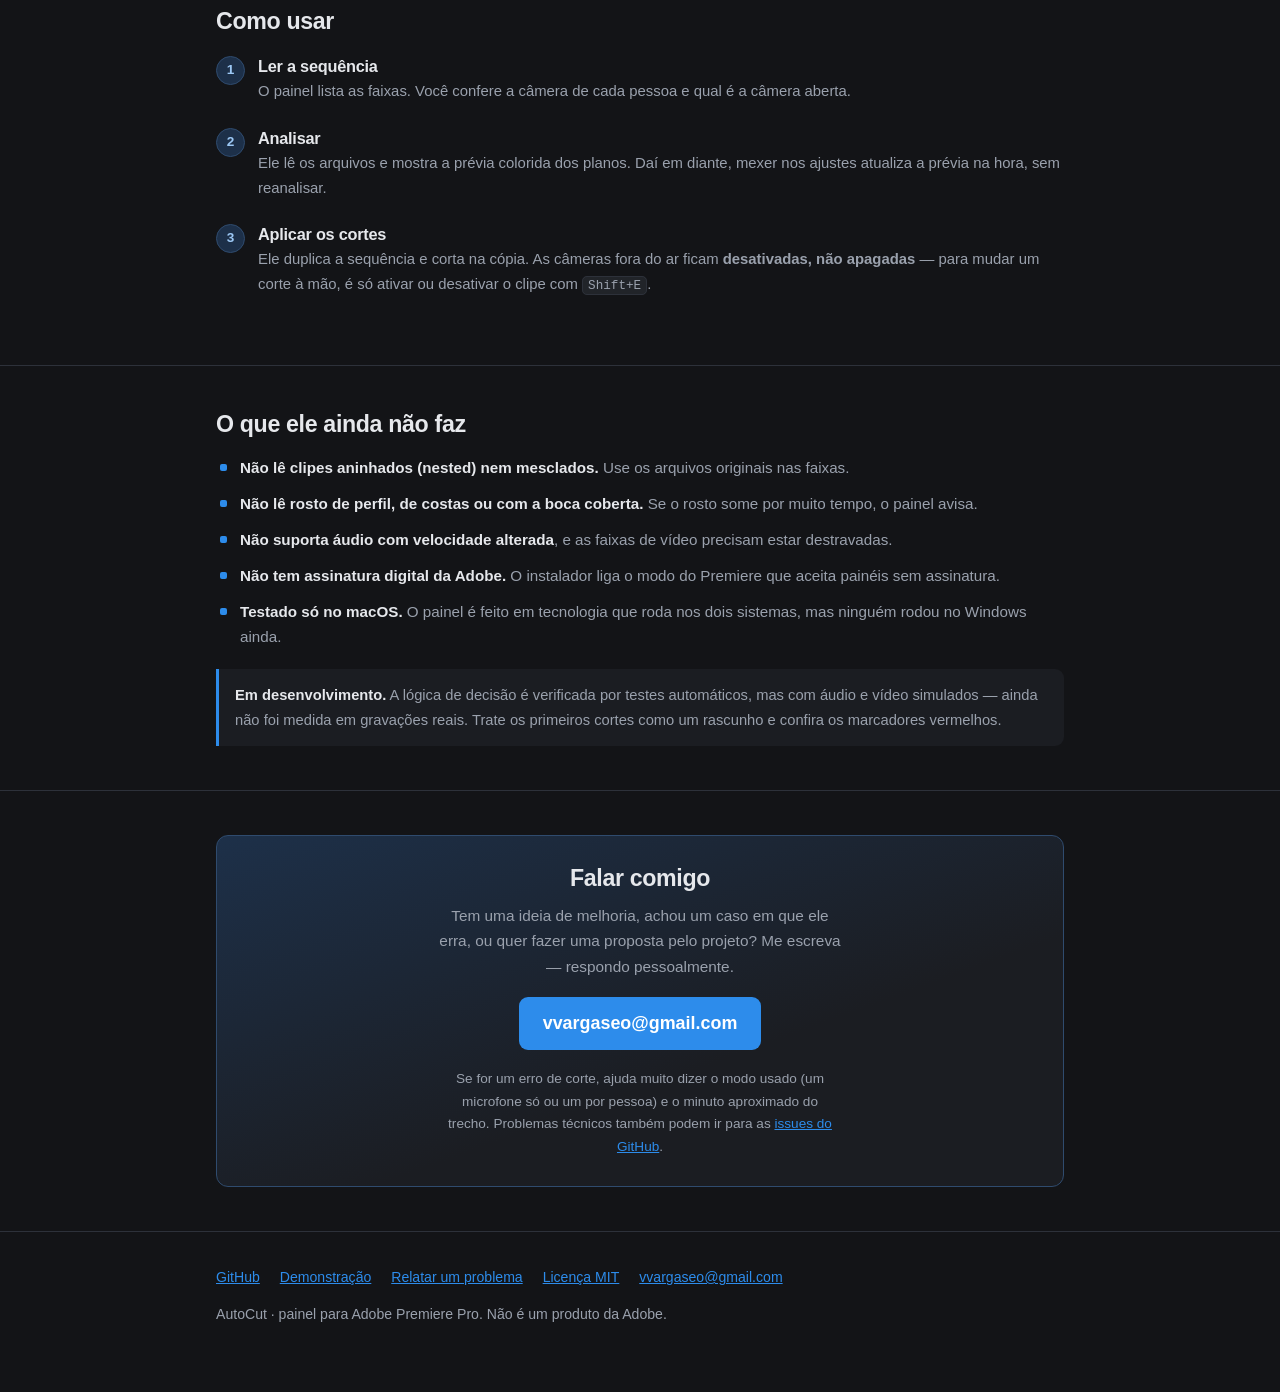
==== commit a5f4a3de: "Painel em português e inglês Todos os textos do painel saíram do código e foram para AutoCut/js/i18n" ====
--- a/docs/index.html
+++ b/docs/index.html
@@ -197,7 +197,7 @@
   <div class="wrap">
     <h2>O trabalho que ele tira de você</h2>
     <p class="lead">Editar podcast de várias câmeras é quase todo repetição: ouvir, achar quem fala, cortar, repetir por uma hora de gravação.</p>
-    <div class="grid c3">
+    <div class="grid c2">
       <div class="card">
         <span class="tag">Corta</span>
         <h3>Troca por quem fala</h3>
@@ -212,6 +212,11 @@
         <span class="tag">Avisa</span>
         <h3>Marca o que está em dúvida</h3>
         <p>Se alguém parece falar com a câmera em outra pessoa, ele deixa um marcador vermelho na sequência para você conferir só aquele ponto.</p>
+      </div>
+      <div class="card">
+        <span class="tag">Fala a sua língua</span>
+        <h3>Português e inglês</h3>
+        <p>O painel inteiro troca de idioma num seletor no canto, inclusive as mensagens de erro e os marcadores que ele deixa na sequência.</p>
       </div>
     </div>
   </div>
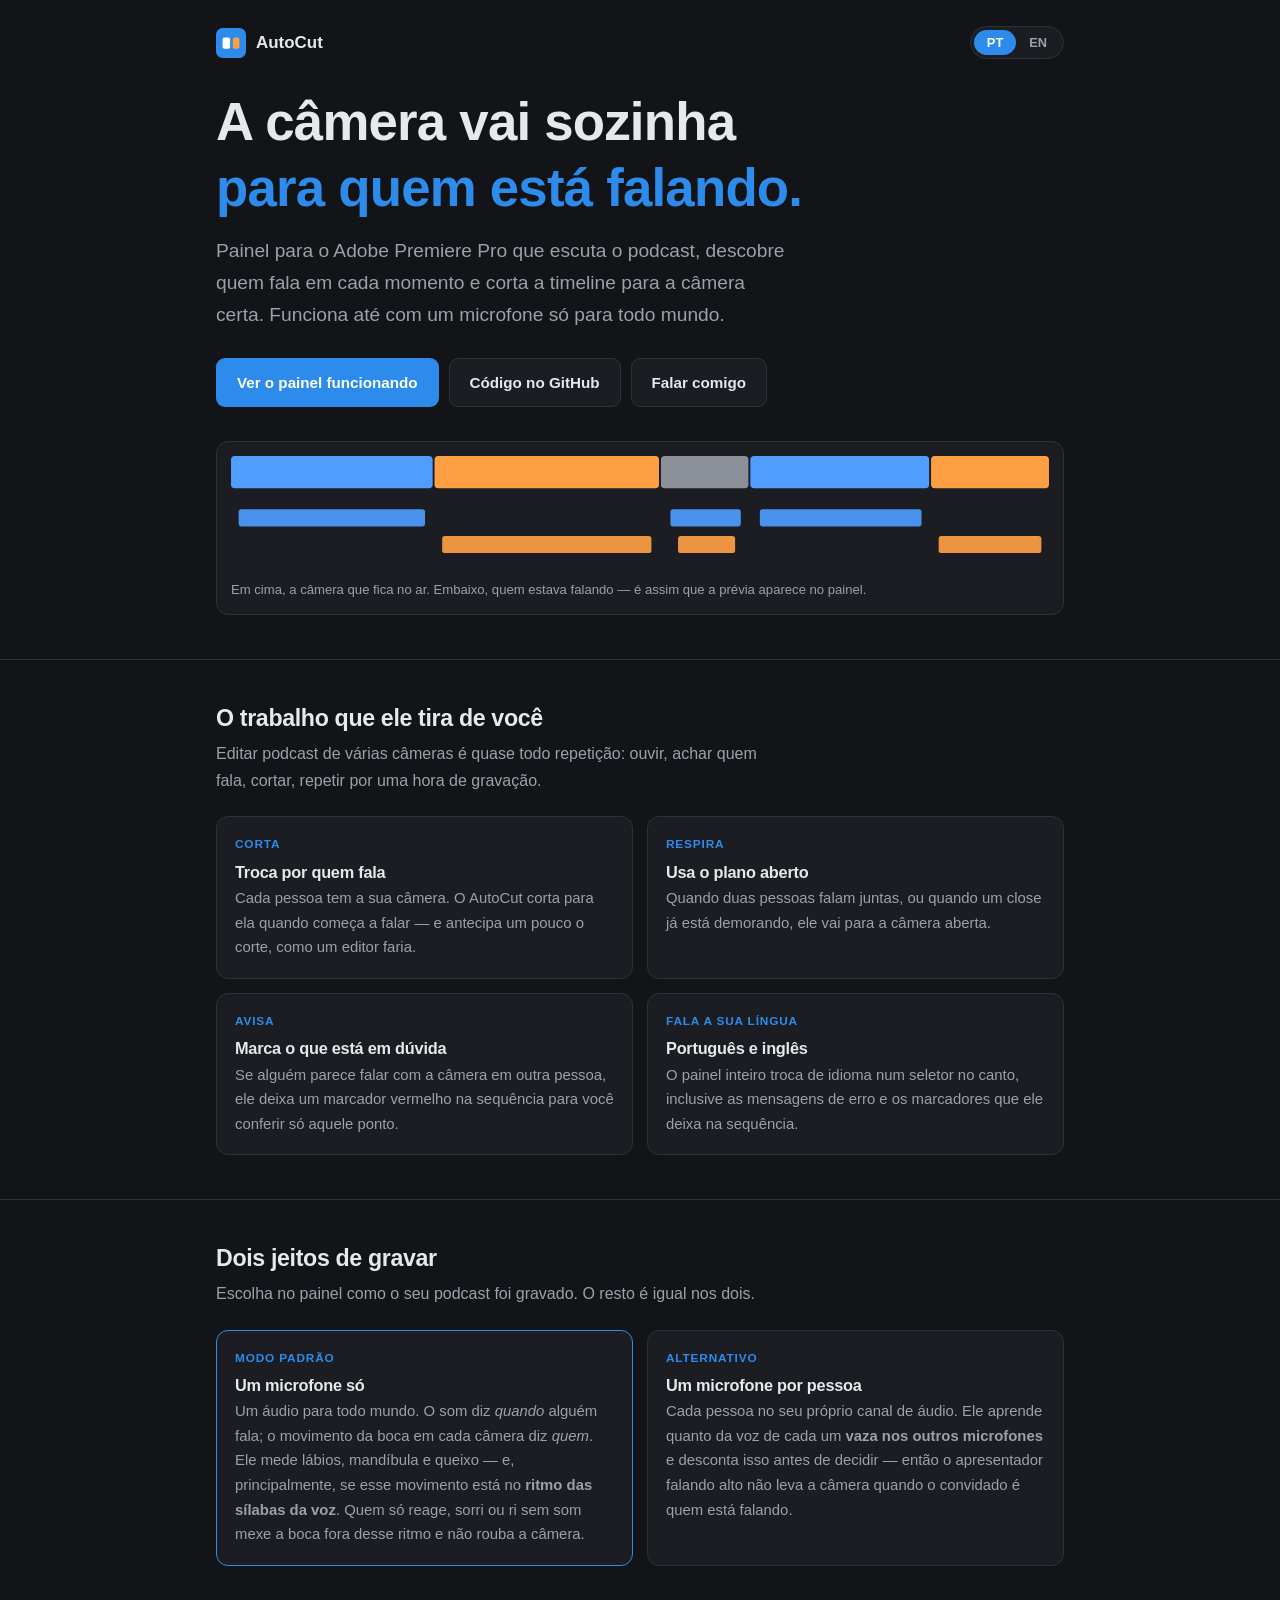
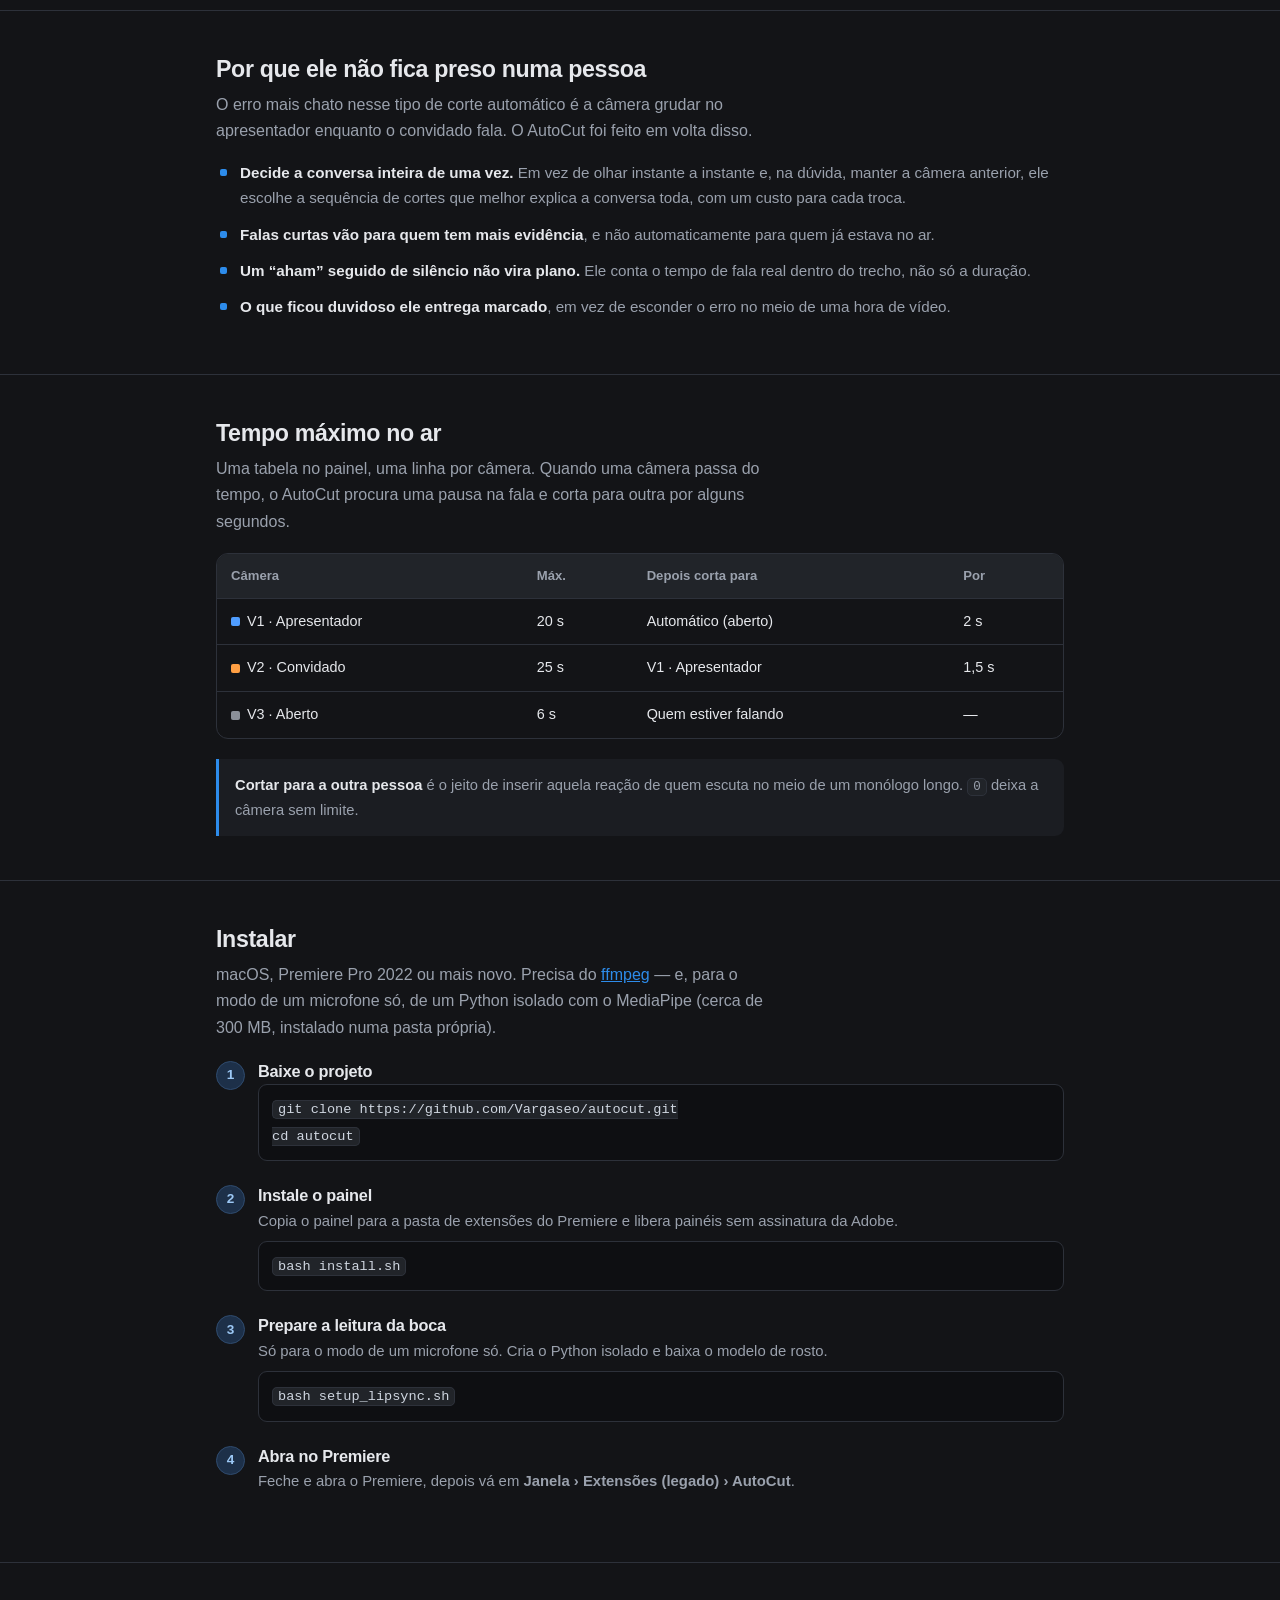
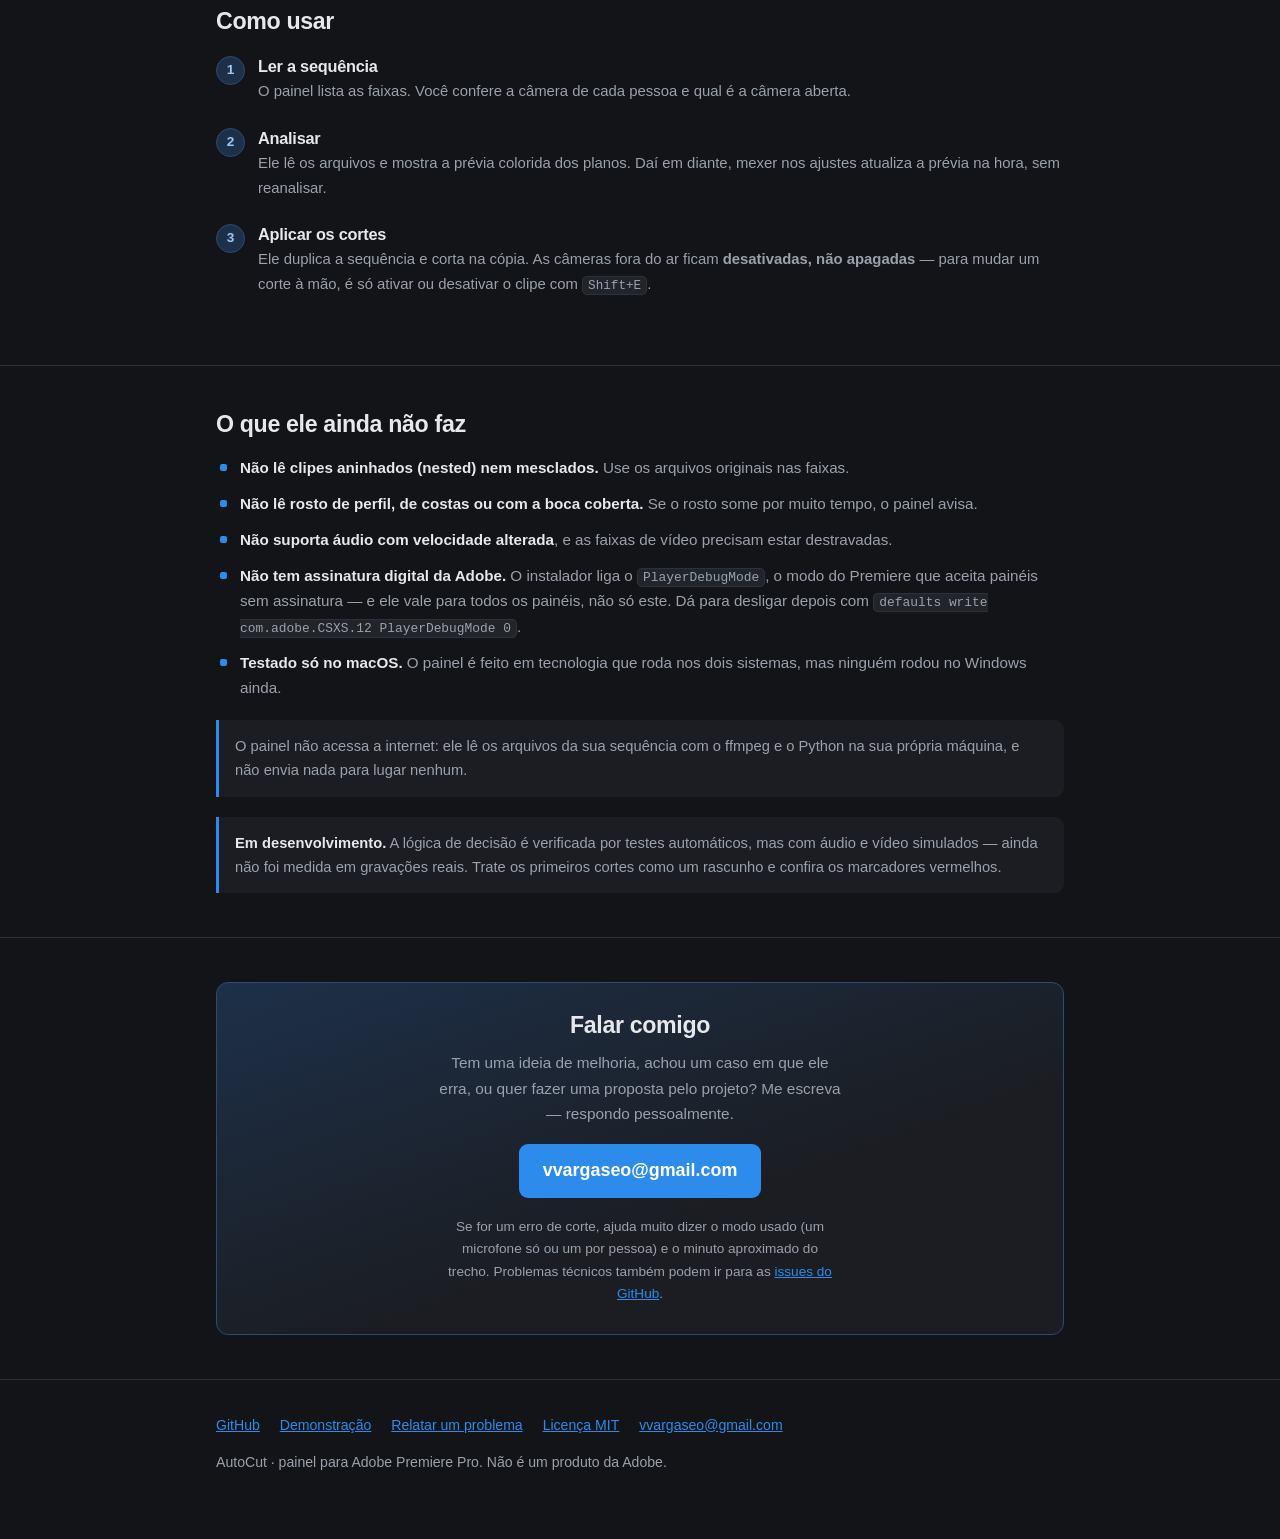
==== commit fe3db059: "Tira o .debug do lançamento e documenta o que o instalador muda O AutoCut/.debug fazia o Premiere ab" ====
--- a/docs/index.html
+++ b/docs/index.html
@@ -329,9 +329,10 @@
       <li><strong>Não lê clipes aninhados (nested) nem mesclados.</strong> Use os arquivos originais nas faixas.</li>
       <li><strong>Não lê rosto de perfil, de costas ou com a boca coberta.</strong> Se o rosto some por muito tempo, o painel avisa.</li>
       <li><strong>Não suporta áudio com velocidade alterada</strong>, e as faixas de vídeo precisam estar destravadas.</li>
-      <li><strong>Não tem assinatura digital da Adobe.</strong> O instalador liga o modo do Premiere que aceita painéis sem assinatura.</li>
+      <li><strong>Não tem assinatura digital da Adobe.</strong> O instalador liga o <code>PlayerDebugMode</code>, o modo do Premiere que aceita painéis sem assinatura — e ele vale para todos os painéis, não só este. Dá para desligar depois com <code>defaults write com.adobe.CSXS.12 PlayerDebugMode 0</code>.</li>
       <li><strong>Testado só no macOS.</strong> O painel é feito em tecnologia que roda nos dois sistemas, mas ninguém rodou no Windows ainda.</li>
     </ul>
+    <div class="note"><p>O painel não acessa a internet: ele lê os arquivos da sua sequência com o ffmpeg e o Python na sua própria máquina, e não envia nada para lugar nenhum.</p></div>
     <div class="note"><p><strong>Em desenvolvimento.</strong> A lógica de decisão é verificada por testes automáticos, mas com áudio e vídeo simulados — ainda não foi medida em gravações reais. Trate os primeiros cortes como um rascunho e confira os marcadores vermelhos.</p></div>
   </div>
 </section>
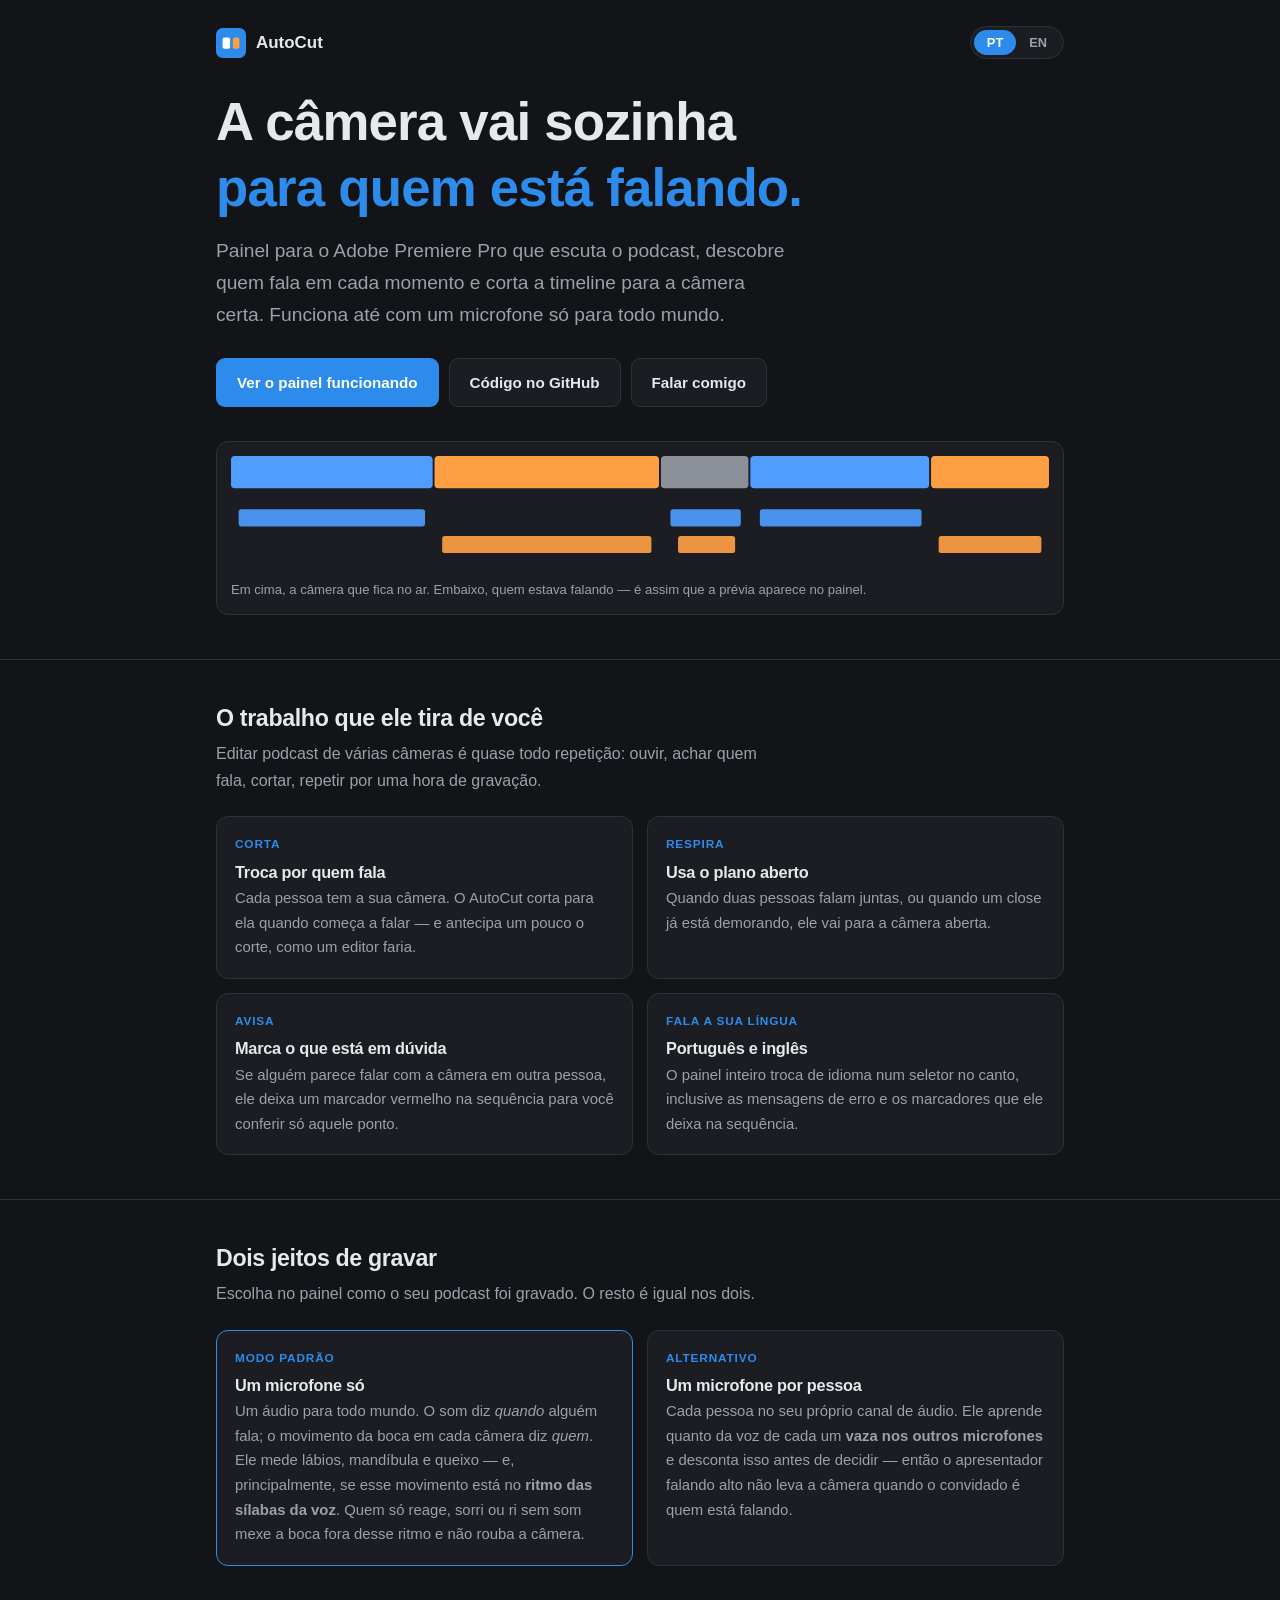
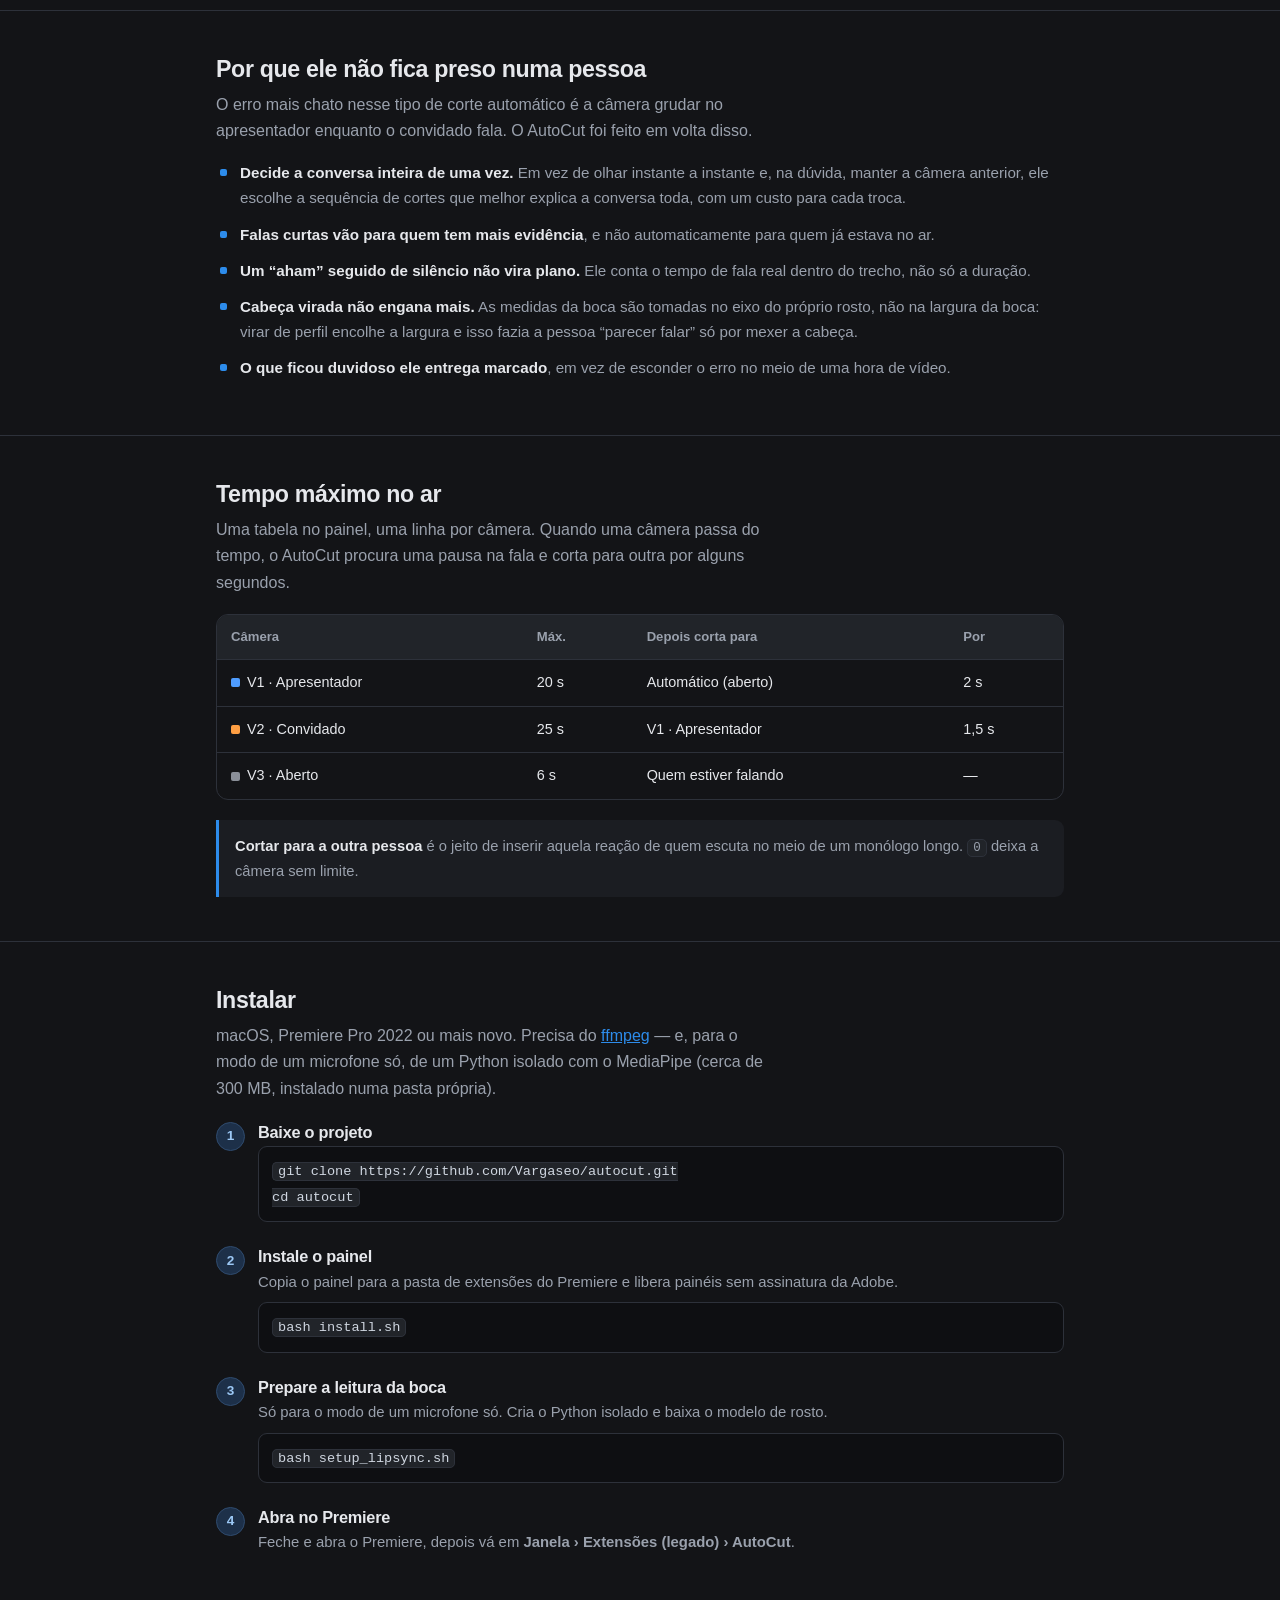
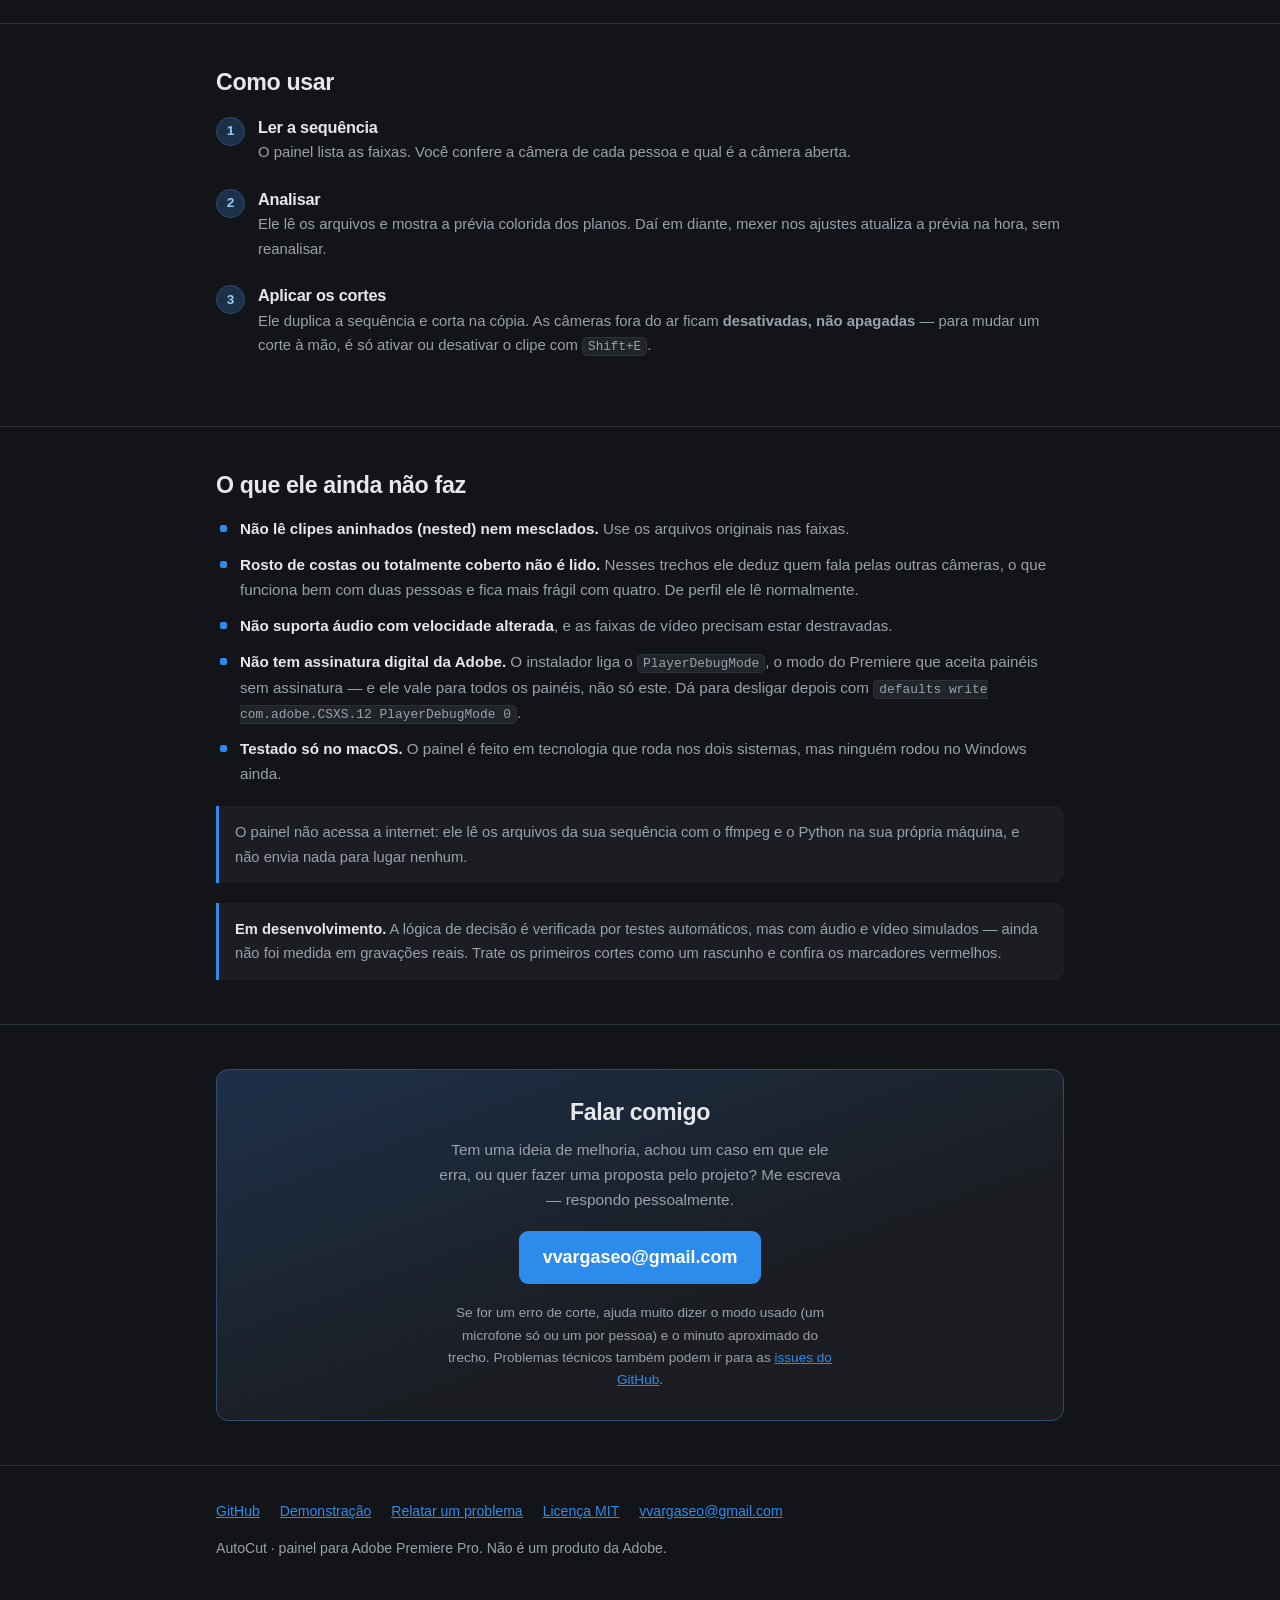
==== commit a9b5d936: "Lê a fala com a pessoa de perfil A causa era a normalização. open dividia pela largura da boca e chi" ====
--- a/docs/index.html
+++ b/docs/index.html
@@ -249,6 +249,7 @@
       <li><strong>Decide a conversa inteira de uma vez.</strong> Em vez de olhar instante a instante e, na dúvida, manter a câmera anterior, ele escolhe a sequência de cortes que melhor explica a conversa toda, com um custo para cada troca.</li>
       <li><strong>Falas curtas vão para quem tem mais evidência</strong>, e não automaticamente para quem já estava no ar.</li>
       <li><strong>Um “aham” seguido de silêncio não vira plano.</strong> Ele conta o tempo de fala real dentro do trecho, não só a duração.</li>
+      <li><strong>Cabeça virada não engana mais.</strong> As medidas da boca são tomadas no eixo do próprio rosto, não na largura da boca: virar de perfil encolhe a largura e isso fazia a pessoa “parecer falar” só por mexer a cabeça.</li>
       <li><strong>O que ficou duvidoso ele entrega marcado</strong>, em vez de esconder o erro no meio de uma hora de vídeo.</li>
     </ul>
   </div>
@@ -327,7 +328,7 @@
     <h2>O que ele ainda não faz</h2>
     <ul class="clean">
       <li><strong>Não lê clipes aninhados (nested) nem mesclados.</strong> Use os arquivos originais nas faixas.</li>
-      <li><strong>Não lê rosto de perfil, de costas ou com a boca coberta.</strong> Se o rosto some por muito tempo, o painel avisa.</li>
+      <li><strong>Rosto de costas ou totalmente coberto não é lido.</strong> Nesses trechos ele deduz quem fala pelas outras câmeras, o que funciona bem com duas pessoas e fica mais frágil com quatro. De perfil ele lê normalmente.</li>
       <li><strong>Não suporta áudio com velocidade alterada</strong>, e as faixas de vídeo precisam estar destravadas.</li>
       <li><strong>Não tem assinatura digital da Adobe.</strong> O instalador liga o <code>PlayerDebugMode</code>, o modo do Premiere que aceita painéis sem assinatura — e ele vale para todos os painéis, não só este. Dá para desligar depois com <code>defaults write com.adobe.CSXS.12 PlayerDebugMode 0</code>.</li>
       <li><strong>Testado só no macOS.</strong> O painel é feito em tecnologia que roda nos dois sistemas, mas ninguém rodou no Windows ainda.</li>
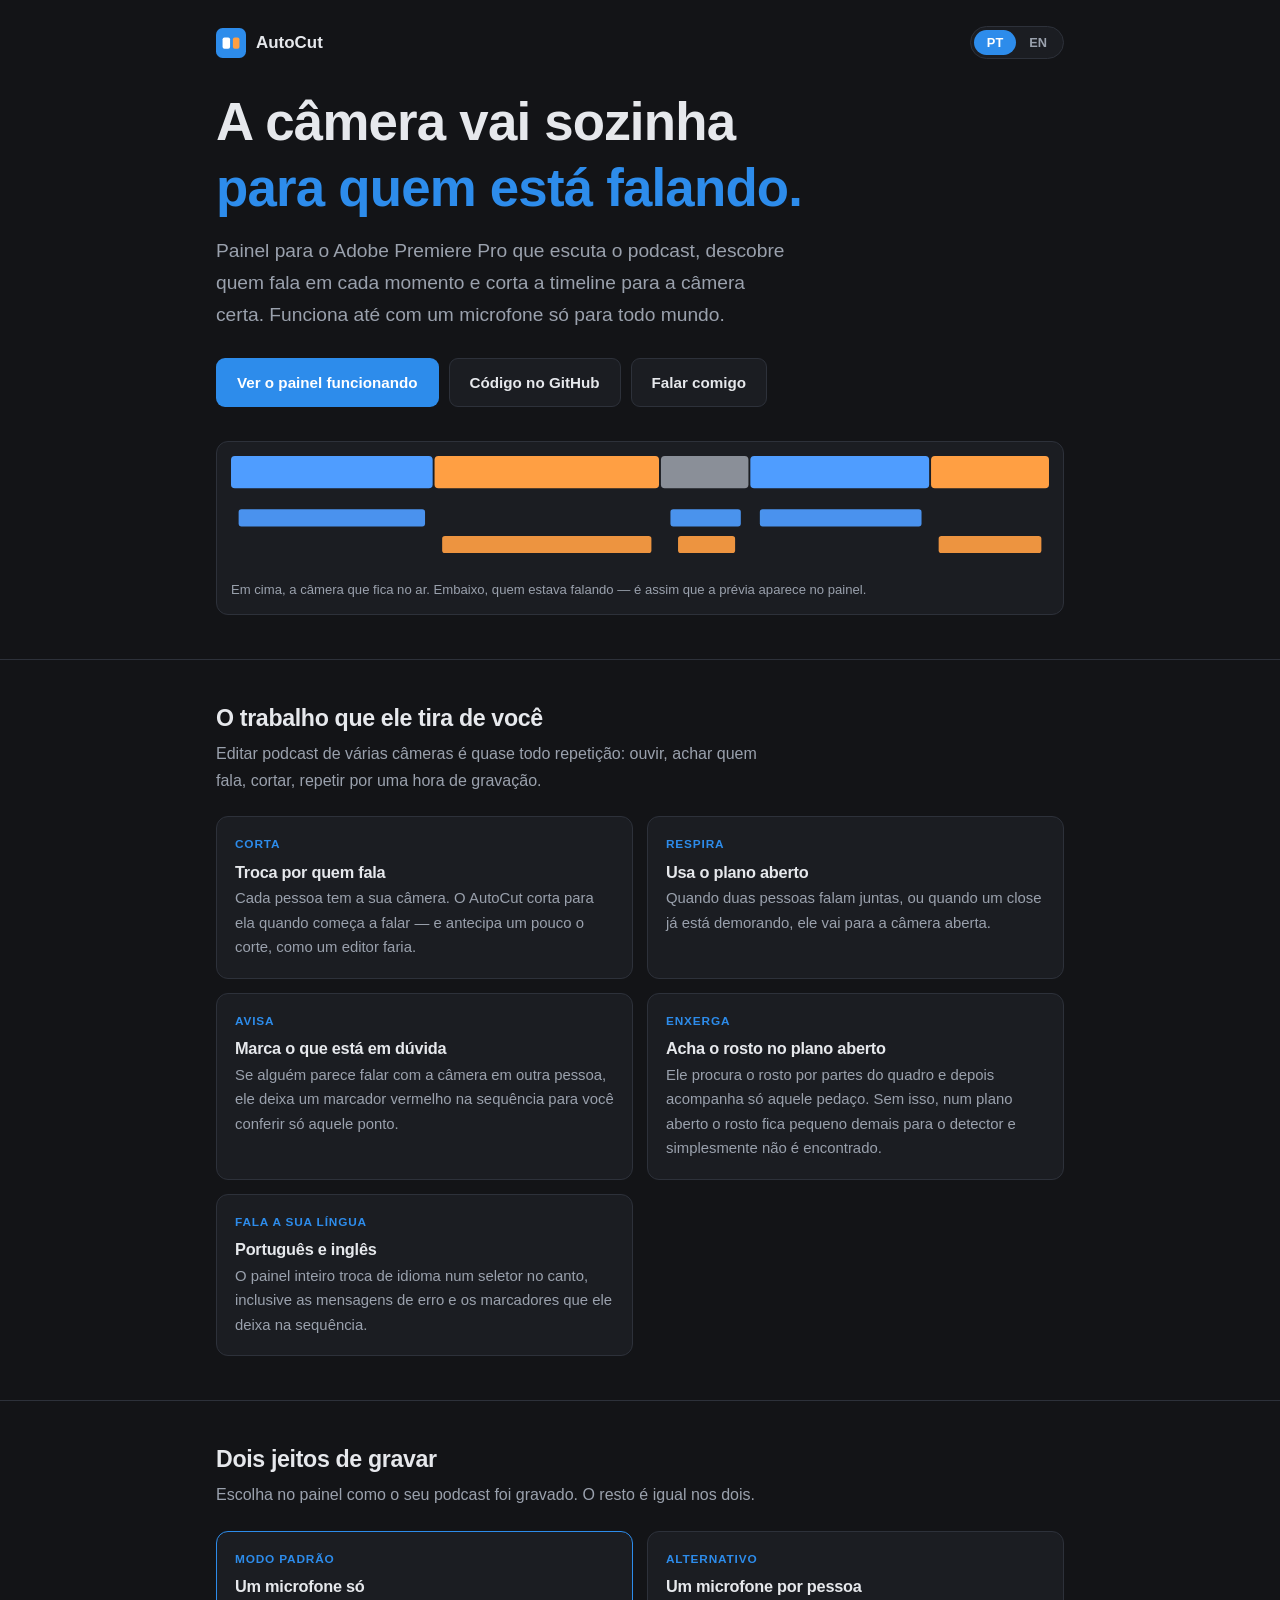
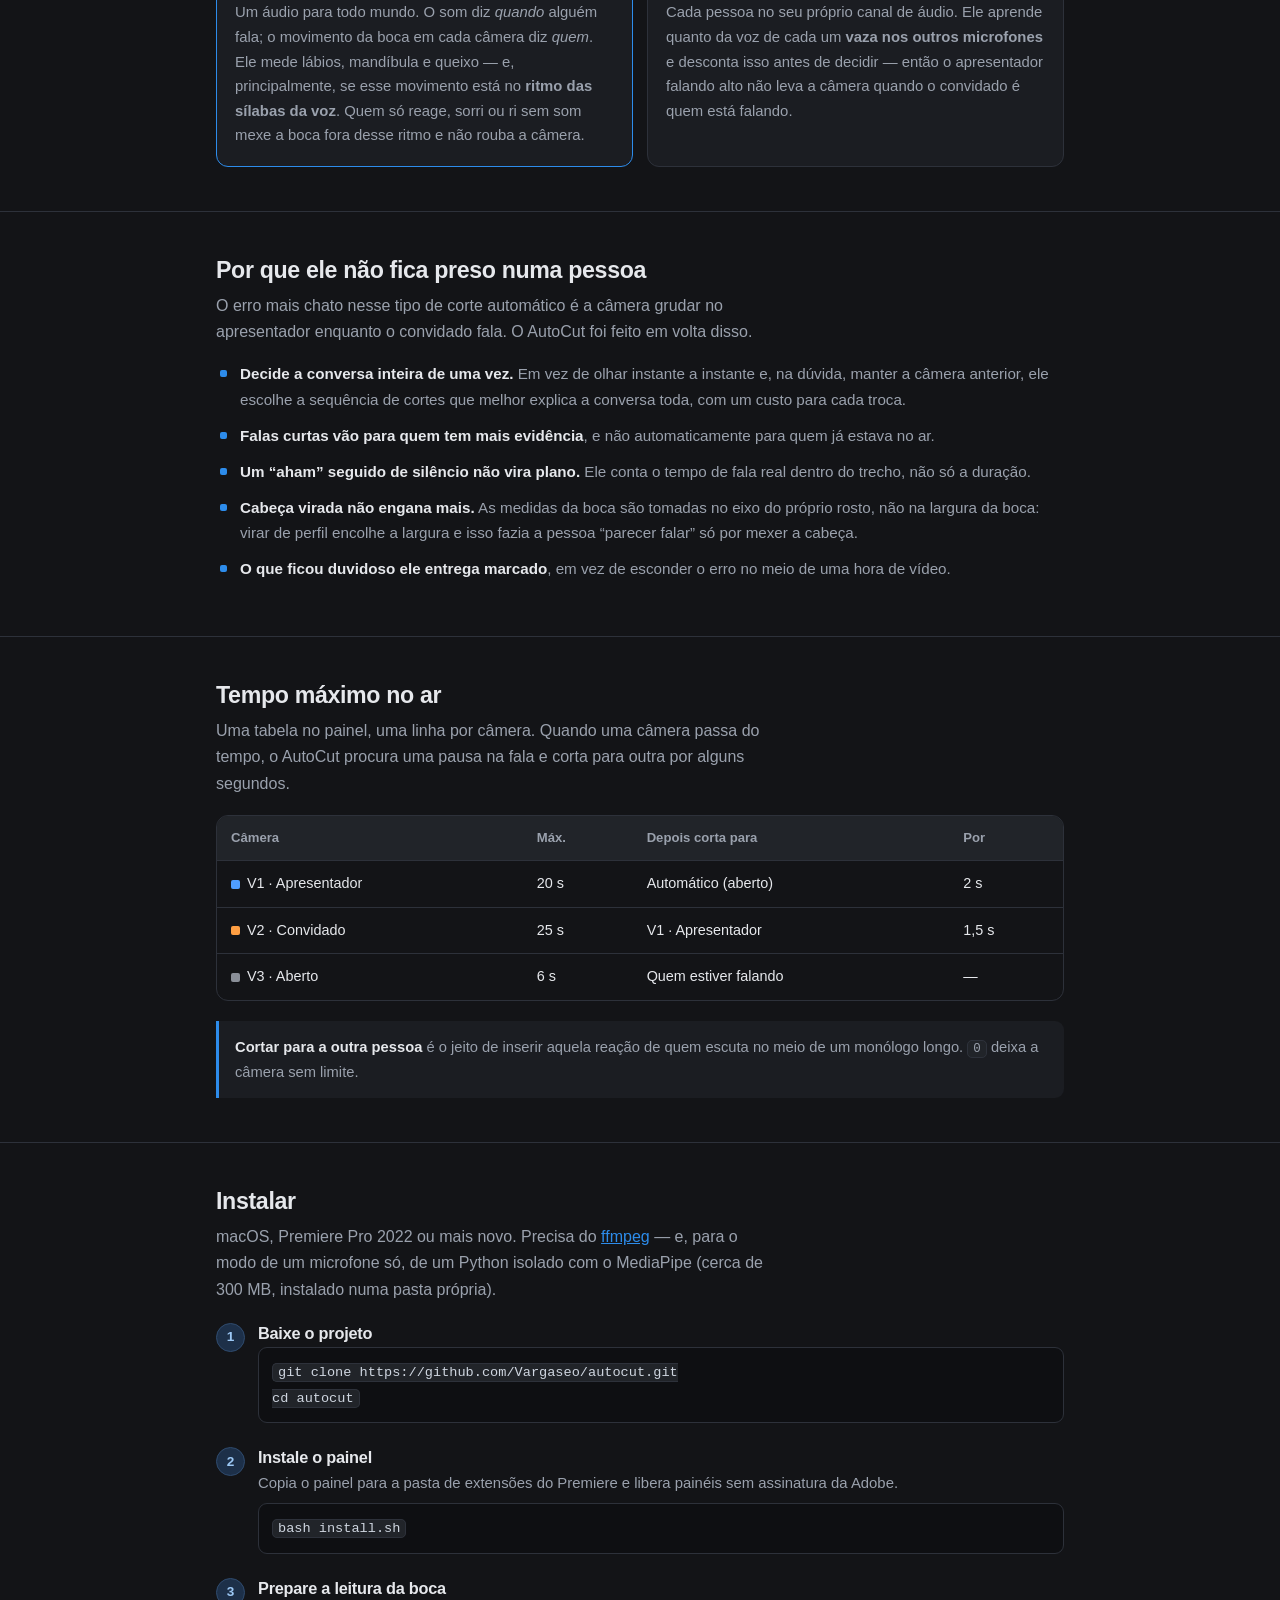
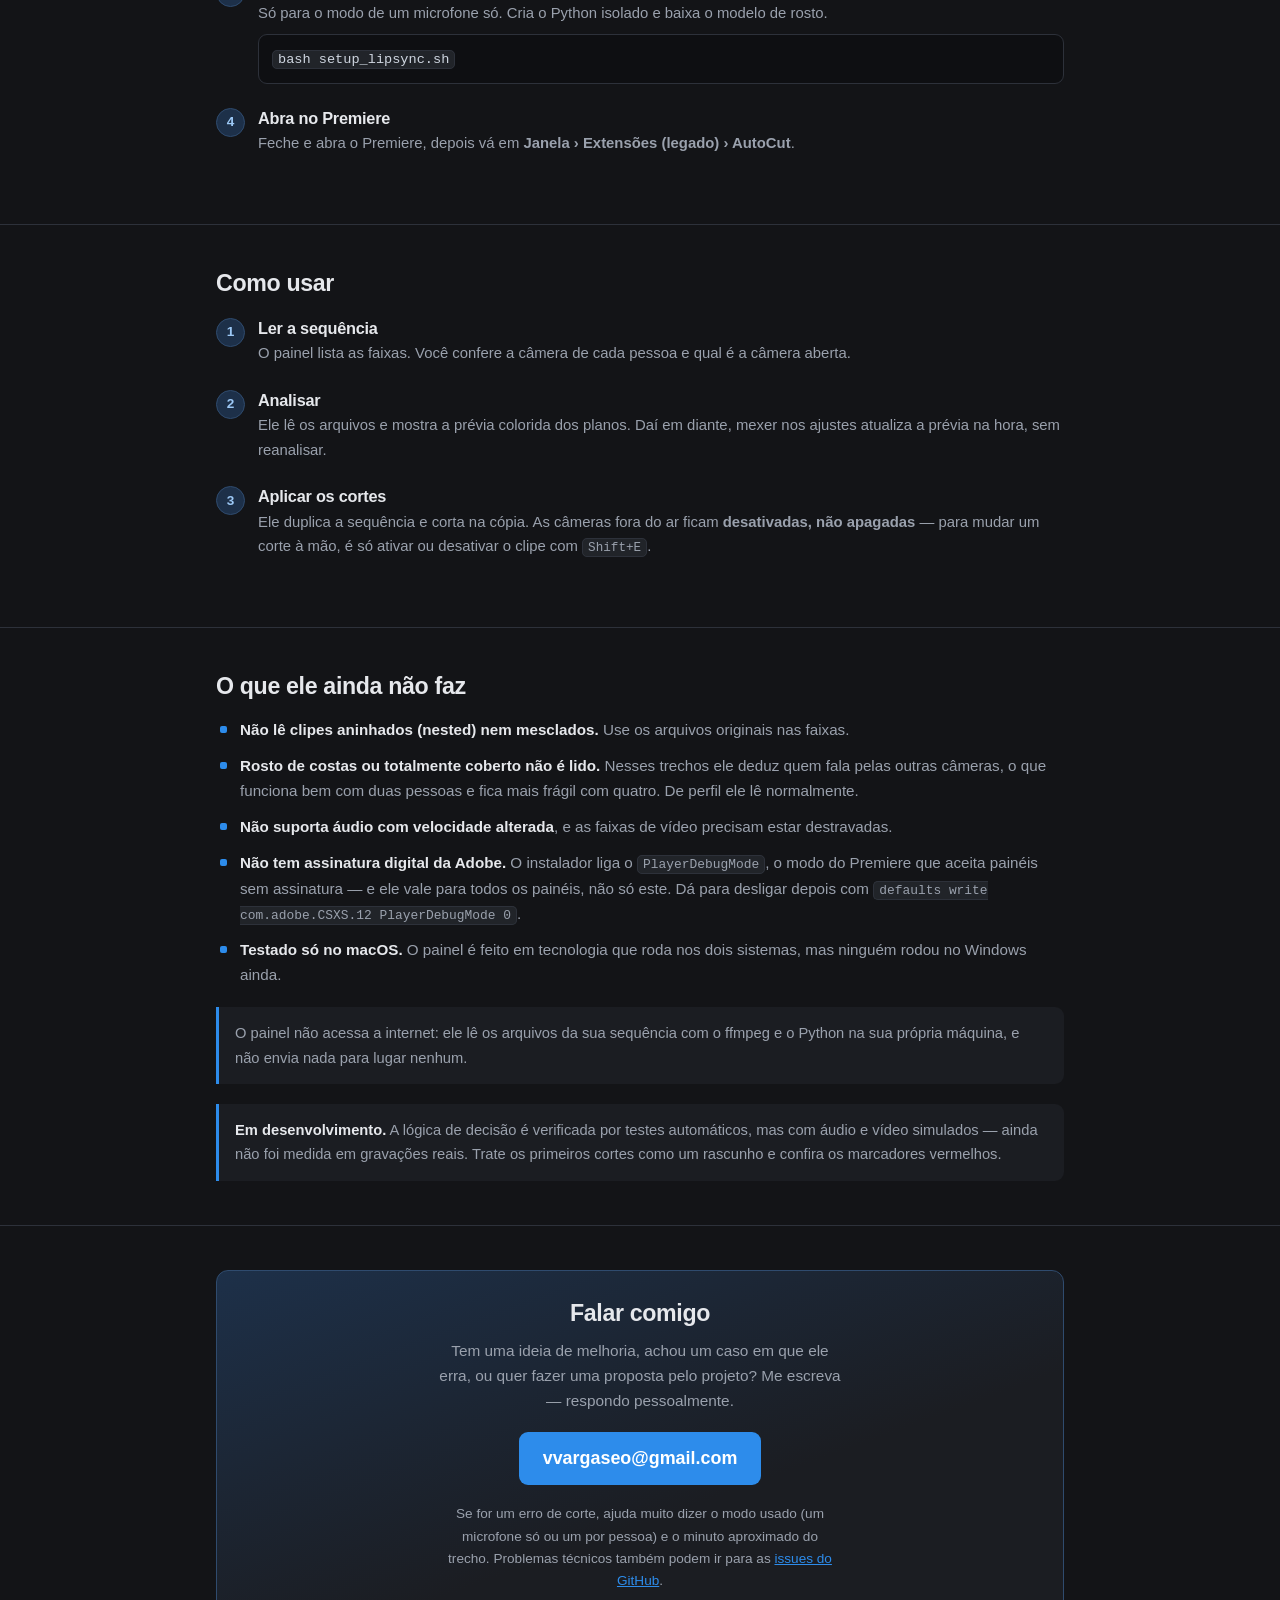
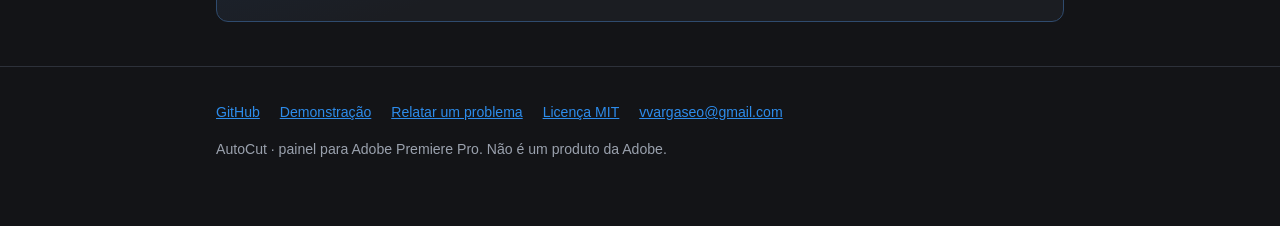
==== commit 70860a02: "Procura e acompanha o rosto, em vez de olhar o quadro inteiro Testado no quadro real que o Matheus m" ====
--- a/docs/index.html
+++ b/docs/index.html
@@ -214,6 +214,11 @@
         <p>Se alguém parece falar com a câmera em outra pessoa, ele deixa um marcador vermelho na sequência para você conferir só aquele ponto.</p>
       </div>
       <div class="card">
+        <span class="tag">Enxerga</span>
+        <h3>Acha o rosto no plano aberto</h3>
+        <p>Ele procura o rosto por partes do quadro e depois acompanha só aquele pedaço. Sem isso, num plano aberto o rosto fica pequeno demais para o detector e simplesmente não é encontrado.</p>
+      </div>
+      <div class="card">
         <span class="tag">Fala a sua língua</span>
         <h3>Português e inglês</h3>
         <p>O painel inteiro troca de idioma num seletor no canto, inclusive as mensagens de erro e os marcadores que ele deixa na sequência.</p>
